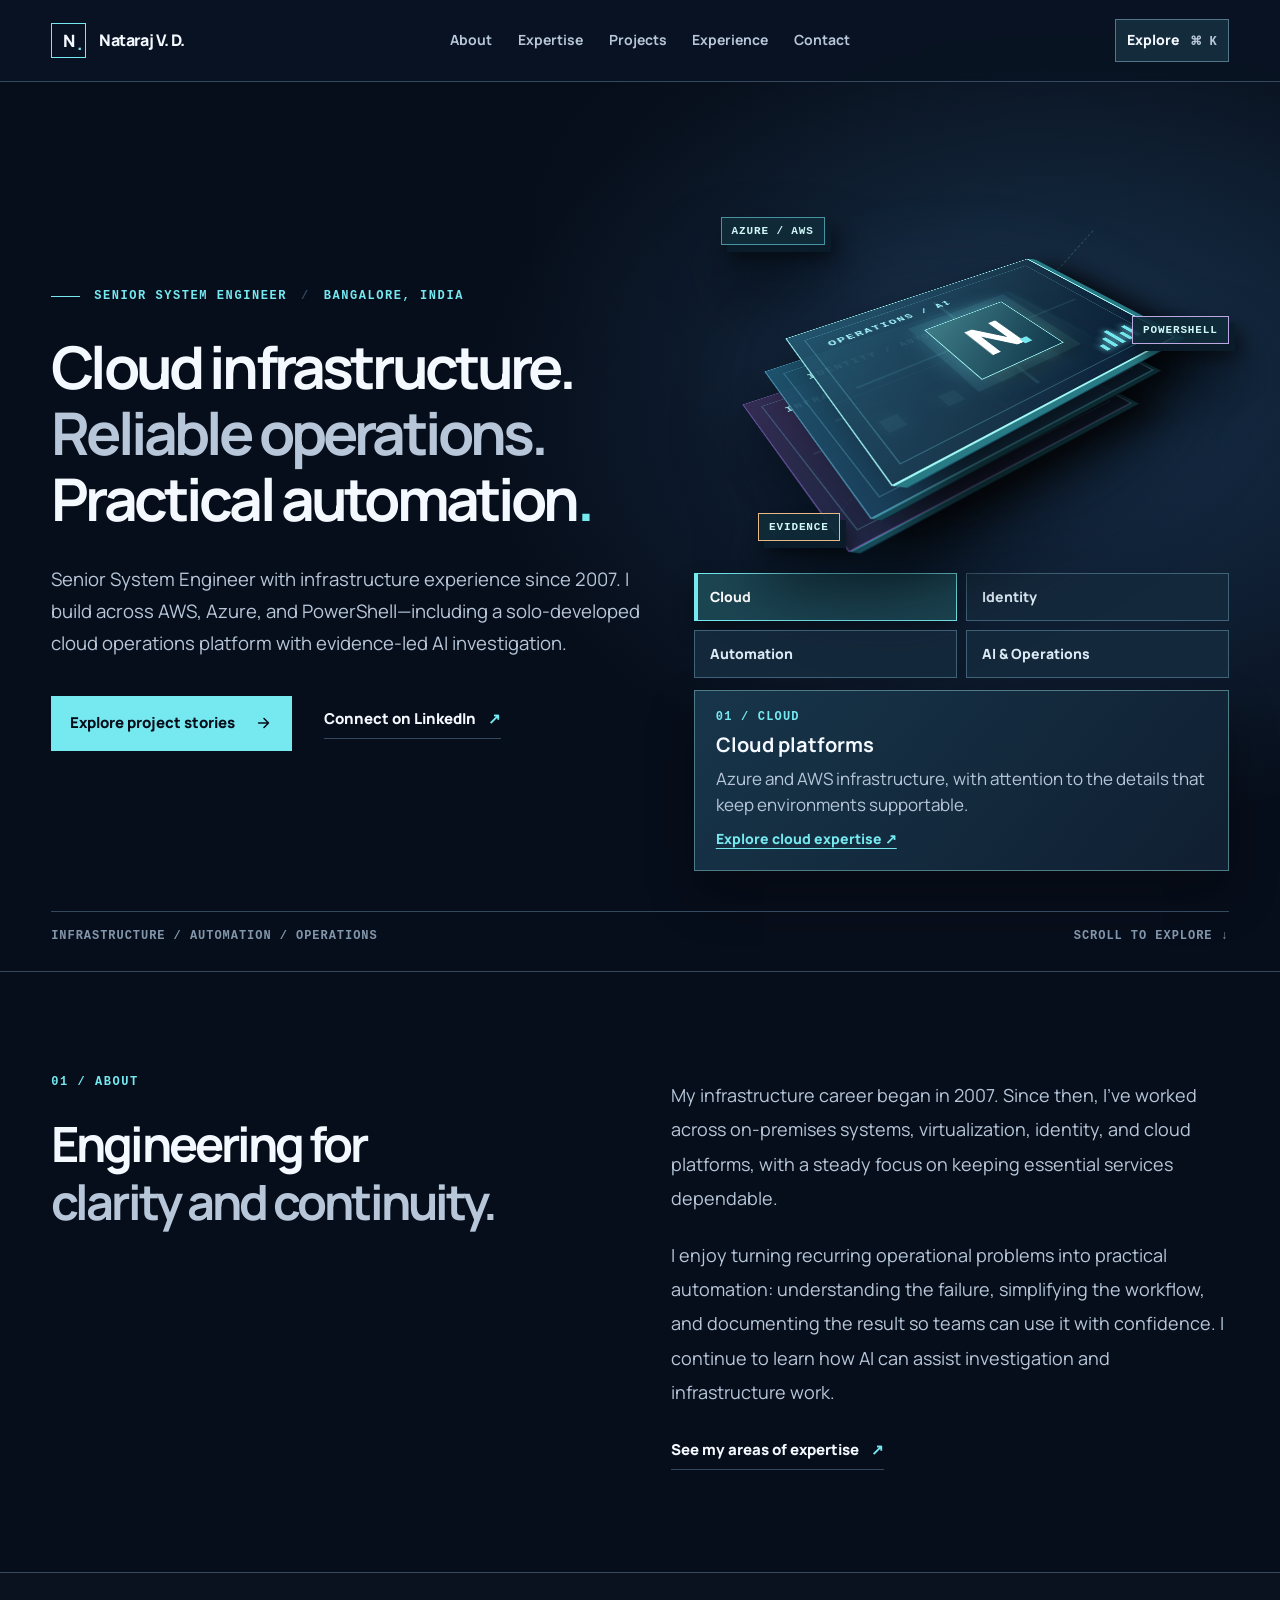
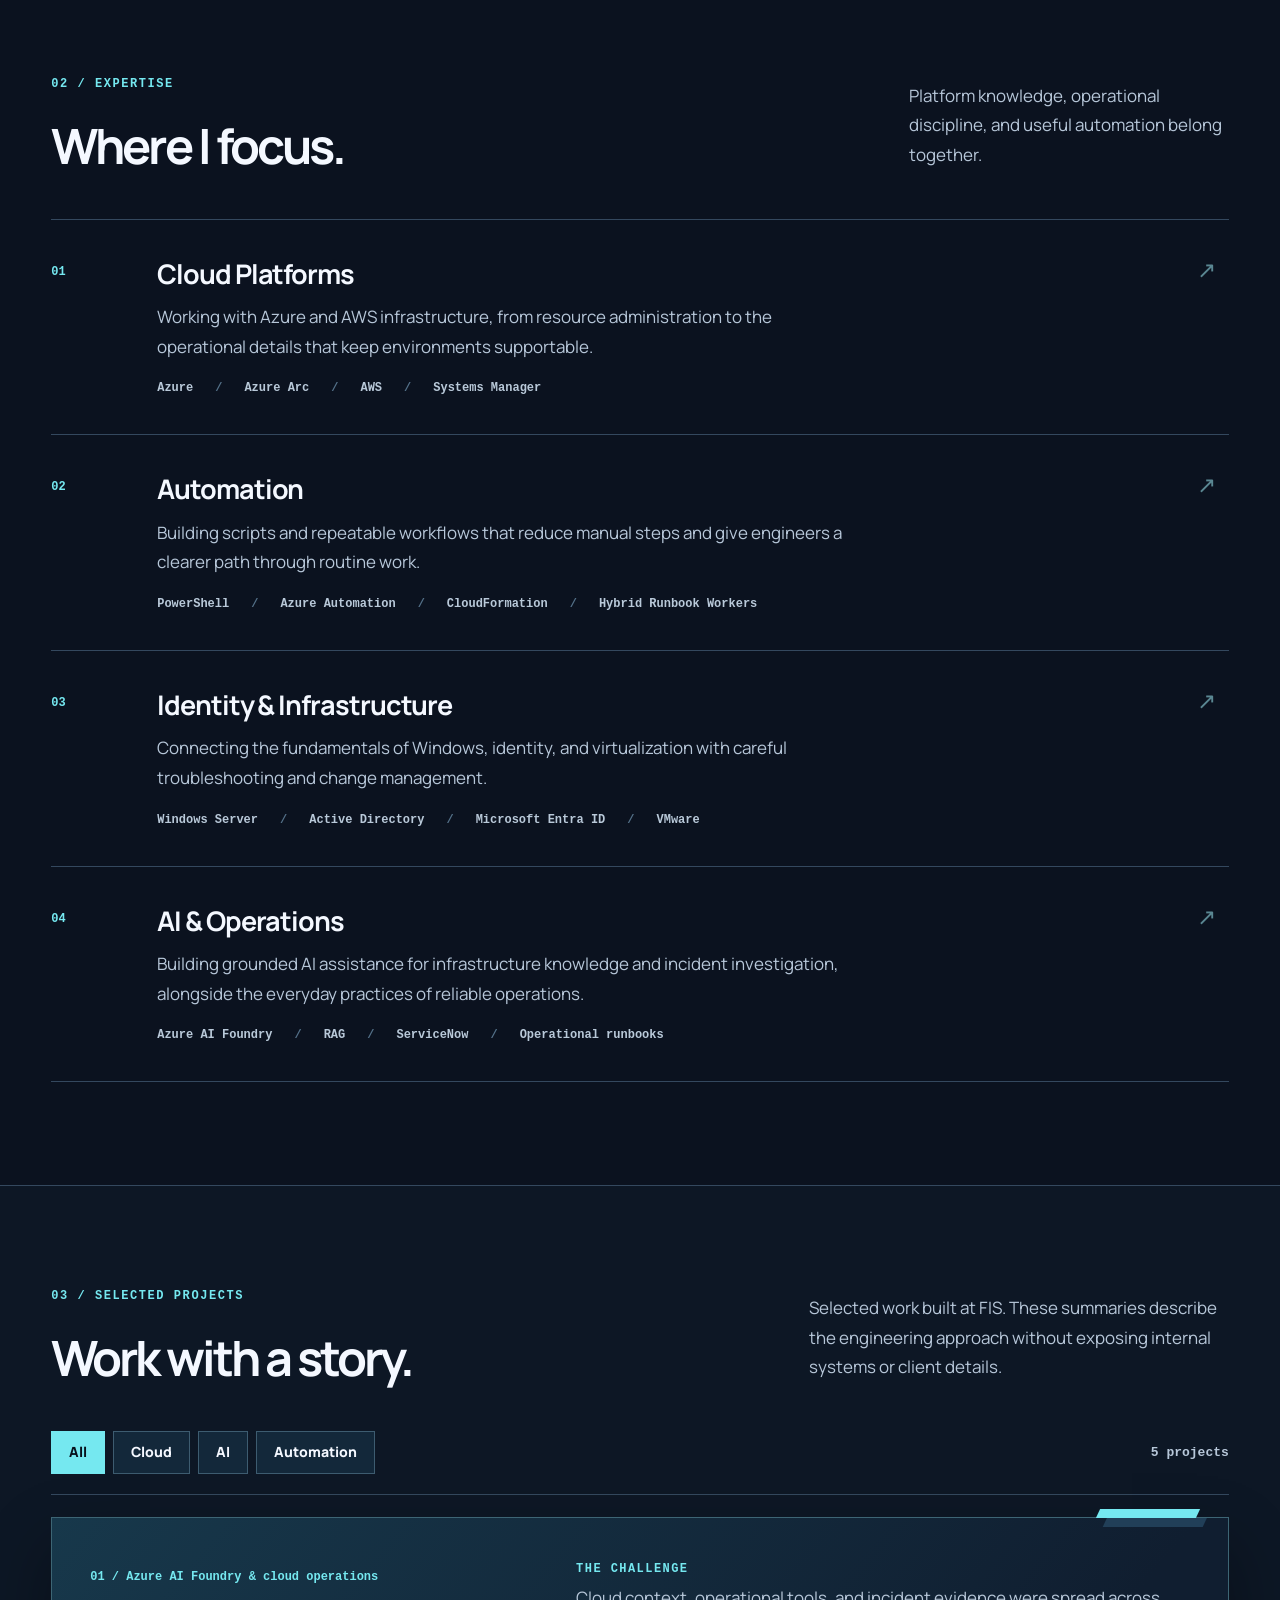
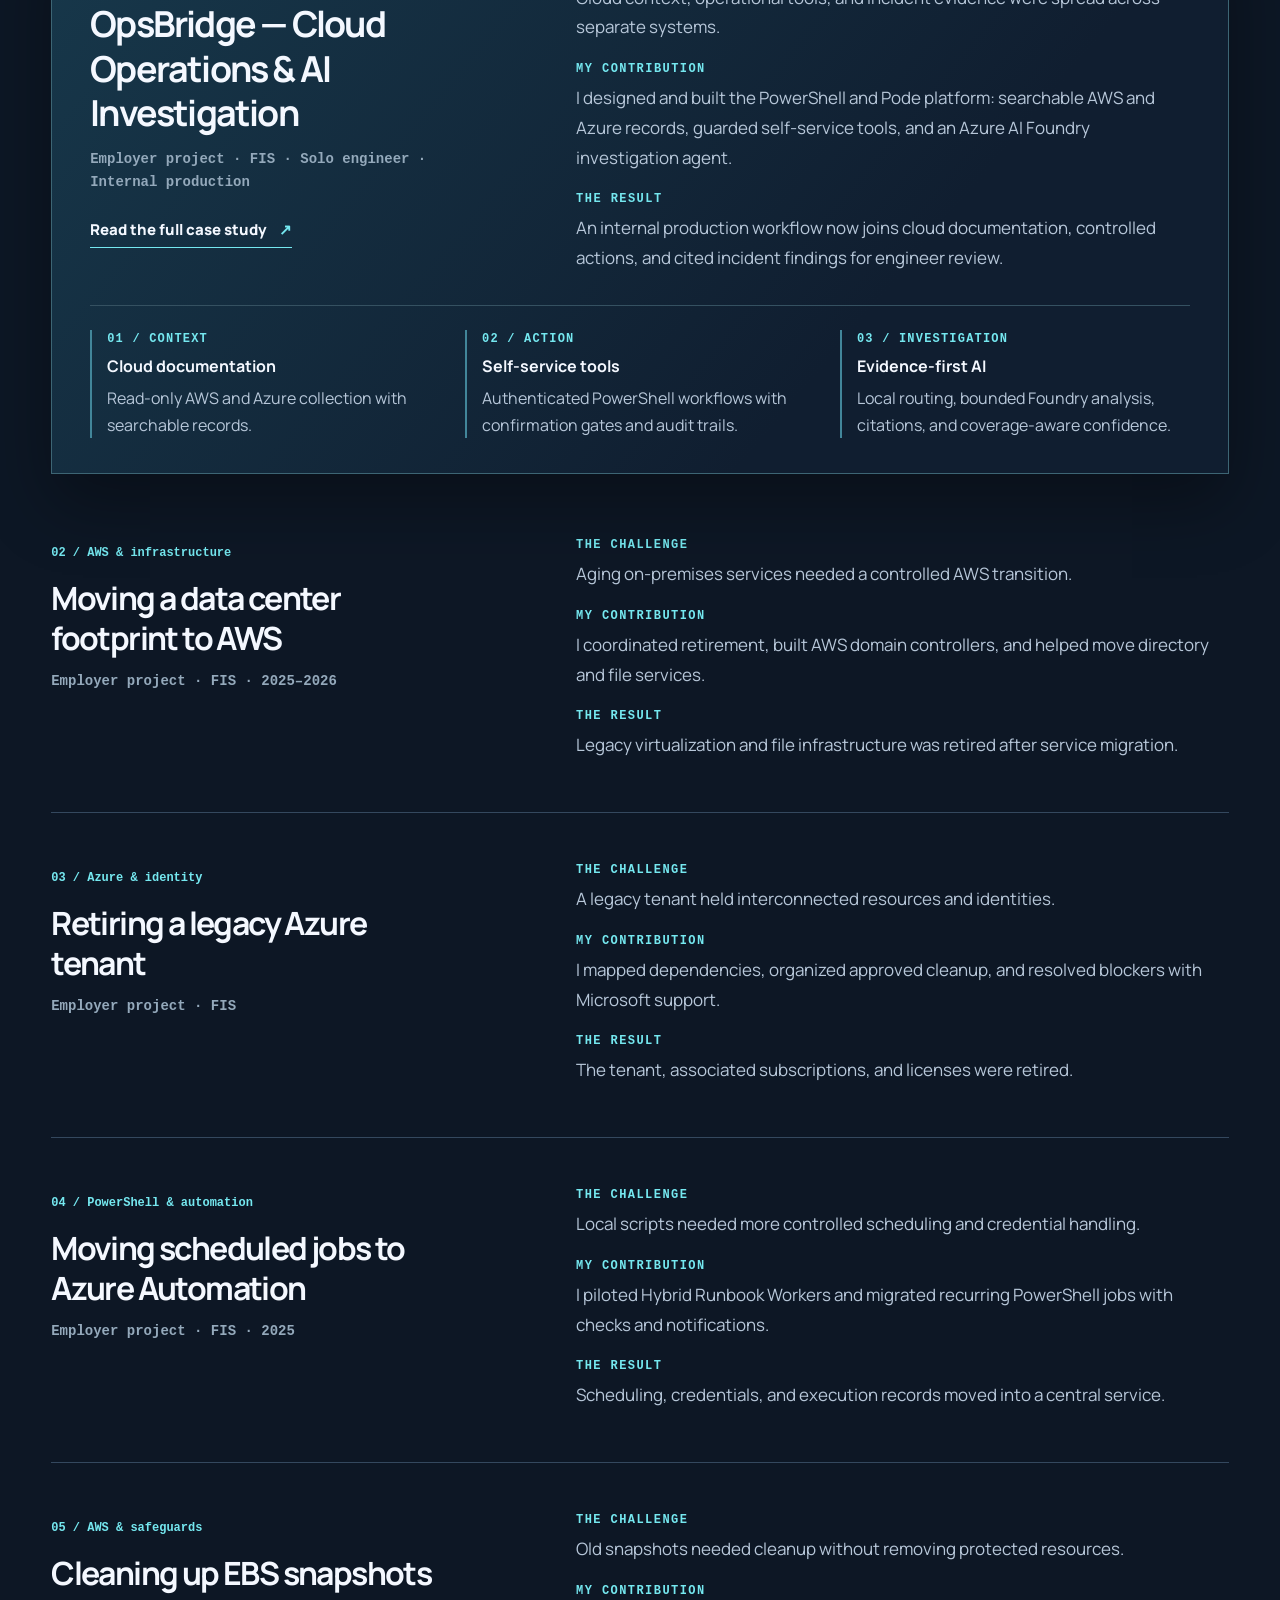
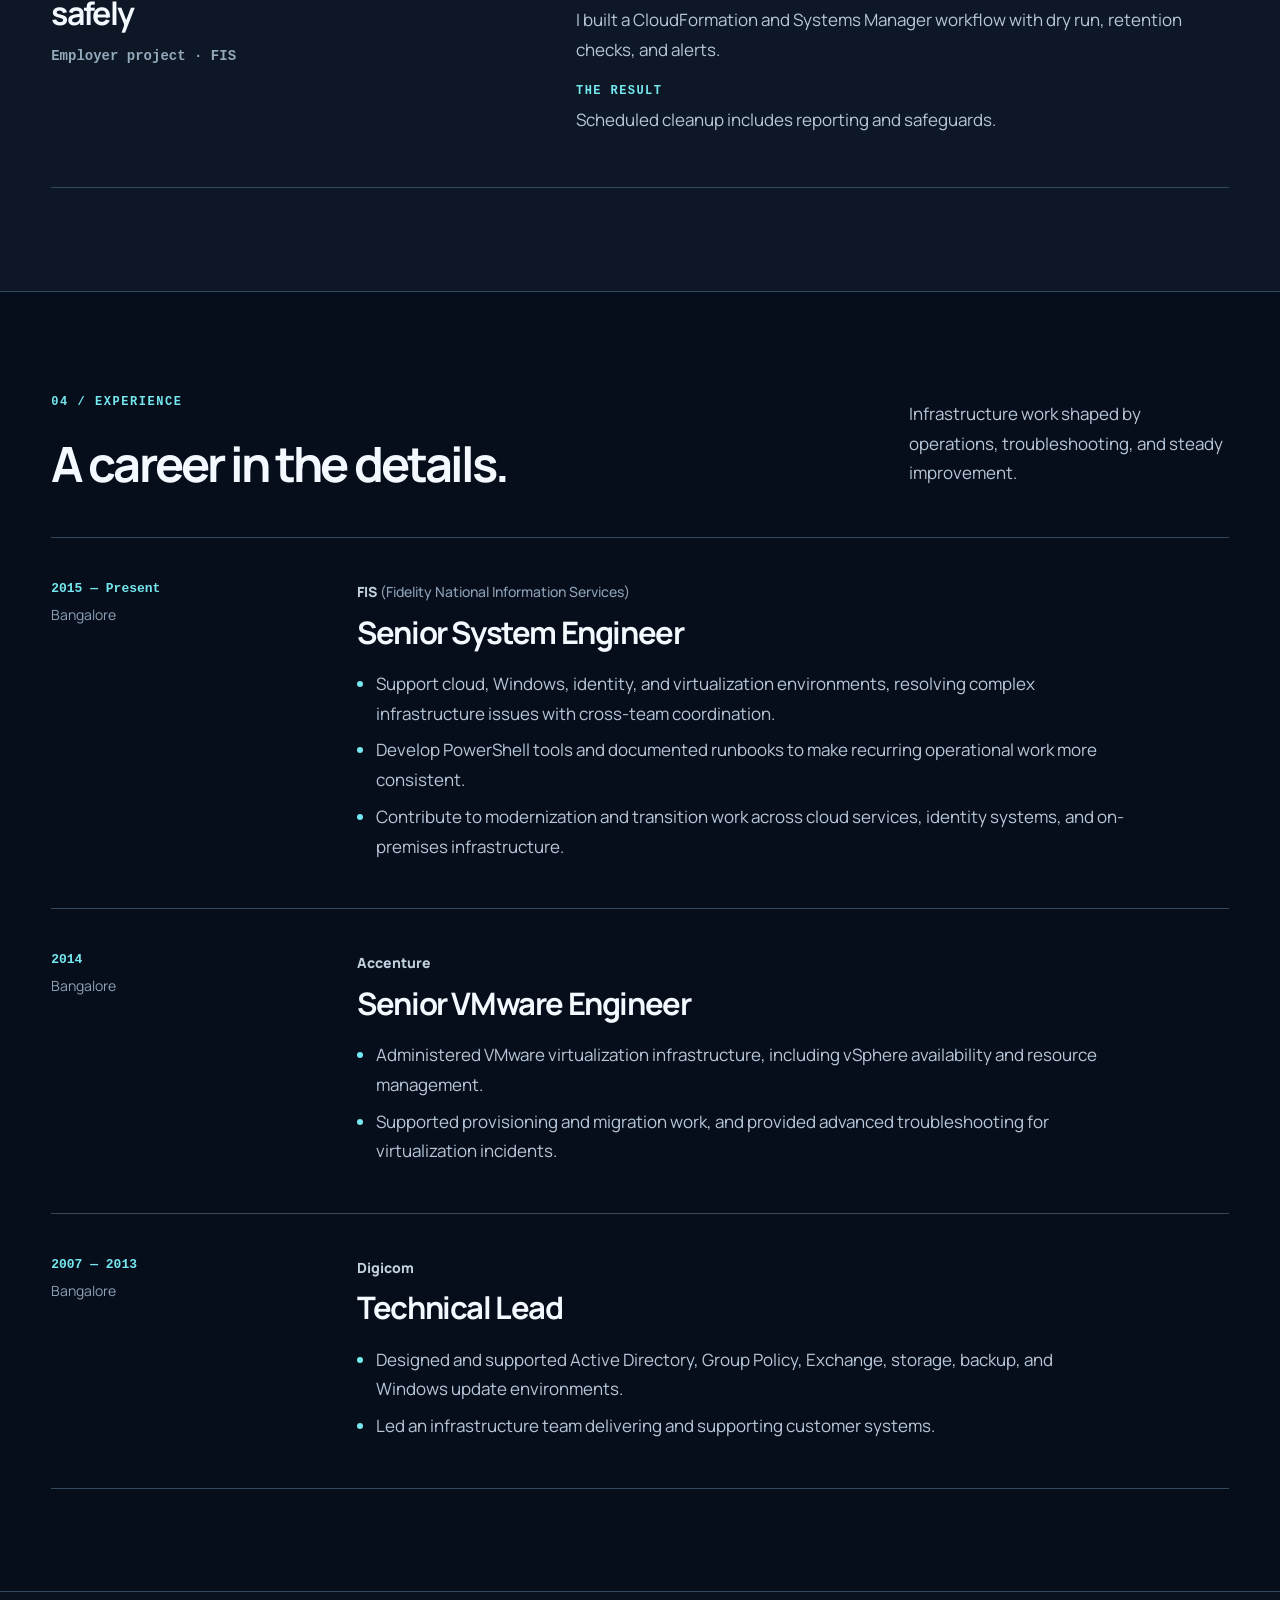
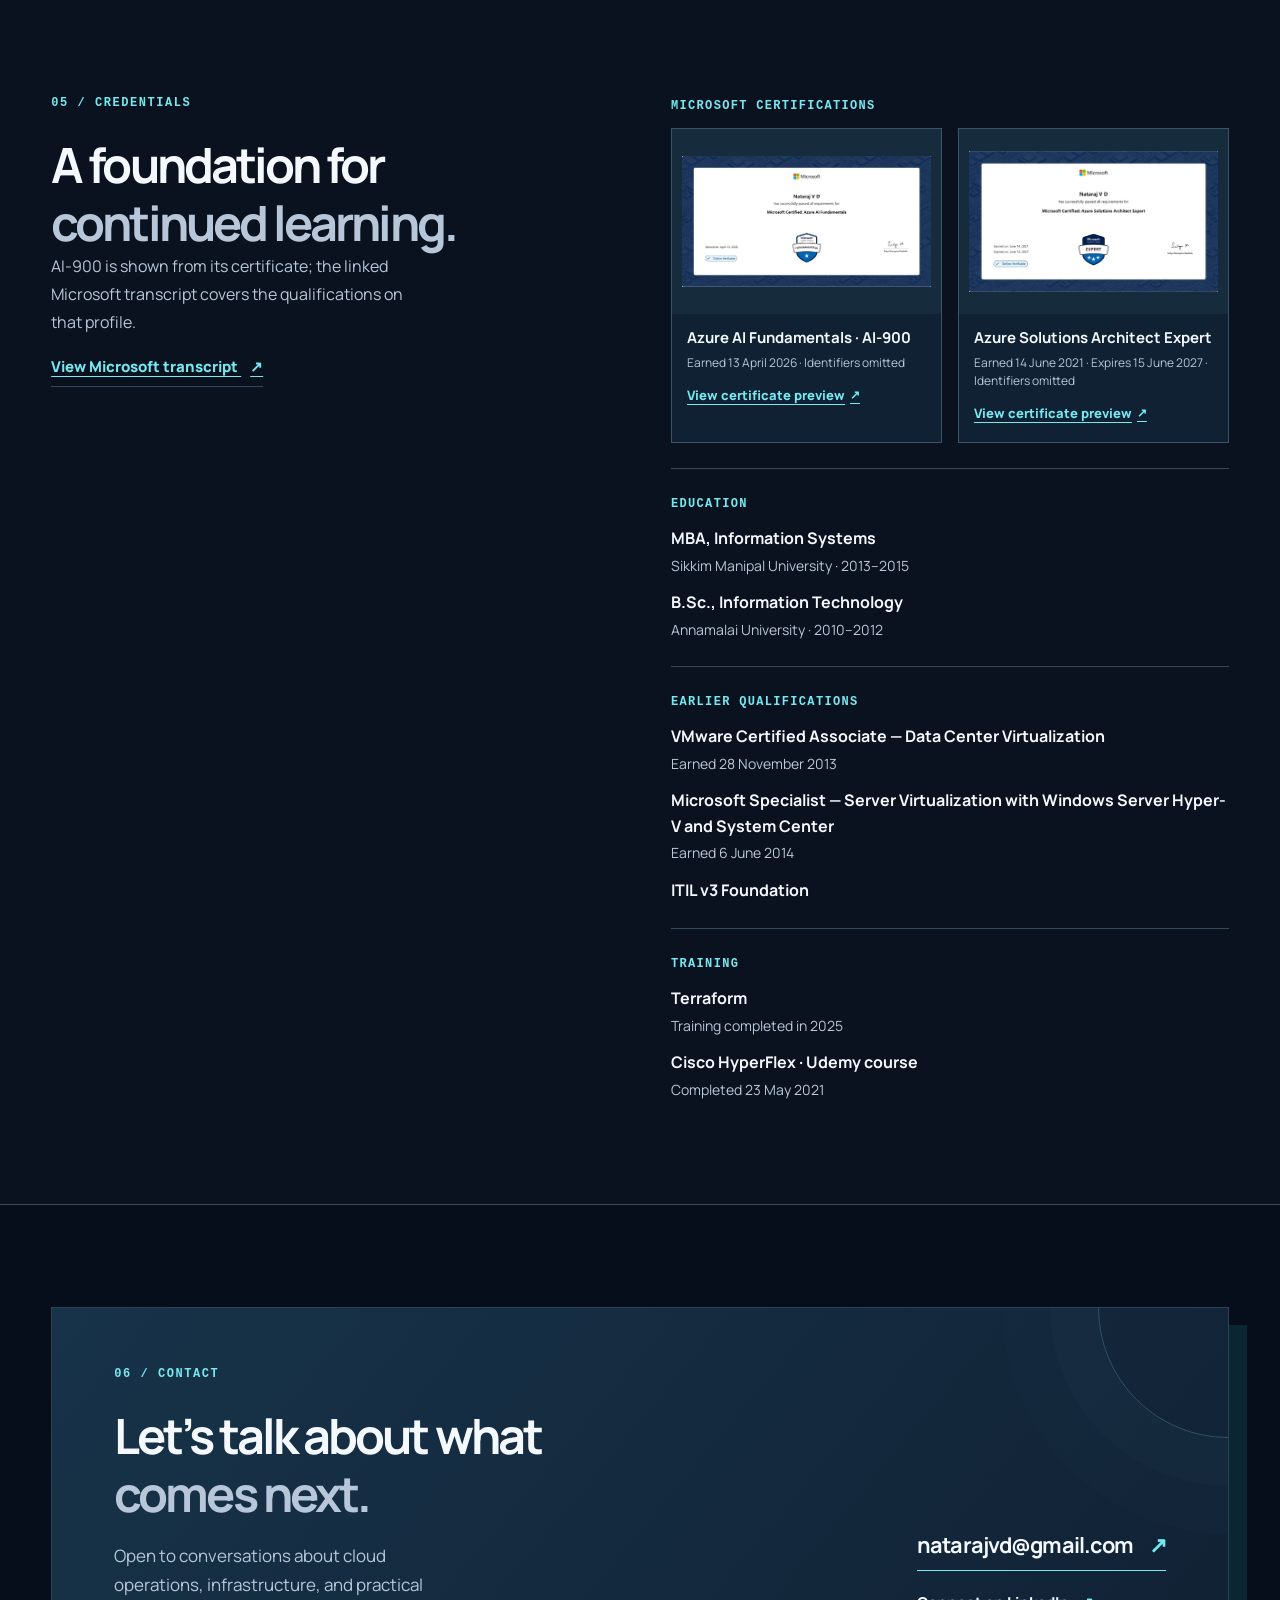
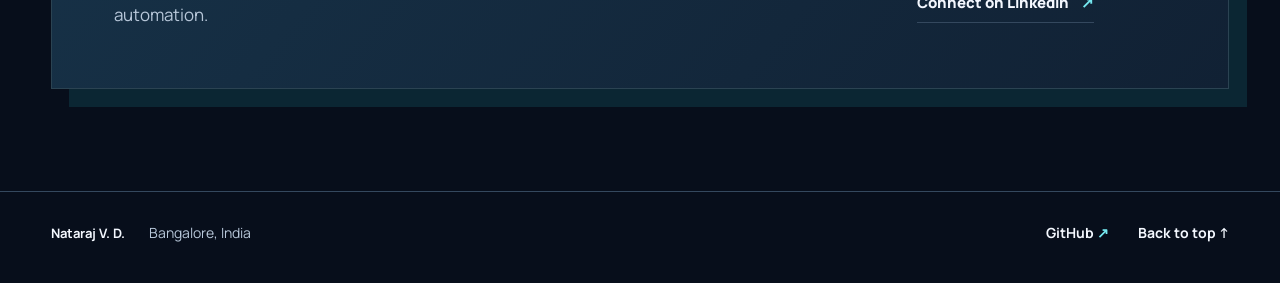
==== index.html @ fcc284cc "Publish reviewed career portfolio and OpsBridge case study" ====
<!doctype html>
<html lang="en">
<head>
  <meta charset="utf-8">
  <meta name="viewport" content="width=device-width, initial-scale=1">
  <meta name="theme-color" content="#080D17">
  <meta name="description" content="Nataraj V. D. is a Senior System Engineer in Bangalore. Explore cloud operations, Azure AI Foundry, identity, and automation project stories.">
  <link rel="canonical" href="https://natarajvd.github.io/">
  <link rel="icon" type="image/svg+xml" href="assets/images/favicon.svg">
  <link rel="preload" href="assets/fonts/Manrope-variable.woff2" as="font" type="font/woff2" crossorigin>
  <link rel="stylesheet" href="assets/css/styles.css">
  <link rel="stylesheet" href="assets/css/modern.css">
  <meta property="og:type" content="profile">
  <meta property="og:title" content="Nataraj V. D. — Senior System Engineer">
  <meta property="og:description" content="Cloud infrastructure. Reliable operations. Practical automation.">
  <meta property="og:url" content="https://natarajvd.github.io/">
  <meta property="og:image" content="https://natarajvd.github.io/assets/images/social-preview.png">
  <meta property="og:image:width" content="1200">
  <meta property="og:image:height" content="630">
  <meta property="og:image:alt" content="Nataraj V. D. — cloud infrastructure, reliable operations, practical automation">
  <meta name="twitter:card" content="summary_large_image">
  <title>Nataraj V. D. — Senior System Engineer</title>
  <script type="application/ld+json">{"@context":"https://schema.org","@type":"Person","name":"Nataraj V. D.","jobTitle":"Senior System Engineer","address":{"@type":"PostalAddress","addressLocality":"Bangalore","addressCountry":"IN"},"email":"mailto:natarajvd@gmail.com","url":"https://natarajvd.github.io/","sameAs":["https://www.linkedin.com/in/nataraj-v-d-74077b38/","https://github.com/Natarajvd"]}</script>
  <script src="assets/js/main.js" defer></script>
</head>
<body id="top">
  <a class="skip-link" href="#main">Skip to content</a>
  <header class="site-header">
    <div class="container header-inner">
      <a class="brand" href="#top"><span class="brand-mark" aria-hidden="true">N<span class="brand-dot">.</span></span><span class="brand-name">Nataraj V. D.</span></a>
      <nav class="site-nav" id="site-nav" aria-label="Main navigation">
        <a href="#about">About</a><a href="#expertise">Expertise</a><a href="#projects">Projects</a><a href="#experience">Experience</a><a href="#contact">Contact</a>
      </nav>
      <button class="explore-trigger" type="button" hidden aria-keyshortcuts="Control+K Meta+K">Explore <kbd>⌘ K</kbd></button>
      <button class="menu-toggle" type="button" aria-controls="site-nav" aria-expanded="false" aria-label="Open menu"><span></span><span></span><span></span></button>
    </div>
  </header>

  <main id="main">
    <section class="hero container" aria-labelledby="hero-title">
      <div class="hero-copy">
        <p class="eyebrow hero-eyebrow"><span class="eyebrow-line"></span> Senior System Engineer <span class="eyebrow-separator">/</span> Bangalore, India</p>
        <h1 id="hero-title">Cloud infrastructure.<br><span>Reliable operations.</span><br>Practical automation<span class="accent">.</span></h1>
        <p class="hero-lede">Senior System Engineer with infrastructure experience since 2007. I build across AWS, Azure, and PowerShell—including a solo-developed cloud operations platform with evidence-led AI investigation.</p>
        <div class="hero-actions">
          <a class="button button-primary" href="#projects">Explore project stories <svg viewBox="0 0 20 20" aria-hidden="true"><path d="M4 10h11m-5-5 5 5-5 5"/></svg></a>
          <a class="text-link" href="https://www.linkedin.com/in/nataraj-v-d-74077b38/" target="_blank" rel="noopener noreferrer">Connect on LinkedIn <span aria-hidden="true">↗</span></a>
        </div>
      </div>
      <div class="hero-visual">
        <div class="spatial-object" aria-hidden="true">
          <div class="spatial-halo"></div>
          <div class="spatial-grid"></div>
          <div class="spatial-plate plate-back"><span>INFRASTRUCTURE</span><i></i><i></i><i></i></div>
          <div class="spatial-plate plate-middle"><span>IDENTITY / AUTOMATION</span><div class="plate-circuits"><b></b><b></b><b></b><b></b></div></div>
          <div class="spatial-plate plate-front"><span>OPERATIONS / AI</span><div class="plate-symbol">N<span>.</span></div><div class="plate-signal"><i></i><i></i><i></i><i></i><i></i></div></div>
          <div class="spatial-satellite satellite-one">AZURE / AWS</div>
          <div class="spatial-satellite satellite-two">POWERSHELL</div>
          <div class="spatial-satellite satellite-three">EVIDENCE</div>
          <div class="spatial-axis"></div>
        </div>
        <div class="capability-nodes" role="group" aria-label="Explore areas of expertise"><button type="button" data-capability="cloud" aria-pressed="true">Cloud</button><button type="button" data-capability="identity" aria-pressed="false">Identity</button><button type="button" data-capability="automation" aria-pressed="false">Automation</button><button type="button" data-capability="ai" aria-pressed="false">AI &amp; Operations</button></div>
        <div class="capability-panel" aria-live="polite"><span class="panel-index">01 / CLOUD</span><strong id="capability-title">Cloud platforms</strong><p id="capability-description">Azure and AWS infrastructure, with attention to the details that keep environments supportable.</p><a id="capability-link" href="#expertise">Explore cloud expertise ↗</a></div>
      </div>
      <div class="hero-bottom" aria-hidden="true"><span>Infrastructure / automation / operations</span><span>Scroll to explore ↓</span></div>
    </section>

    <section class="section section-about" id="about" aria-labelledby="about-title">
      <div class="container section-grid">
        <div class="section-intro"><p class="section-number">01 / About</p><h2 id="about-title">Engineering for<br><em>clarity and continuity.</em></h2></div>
        <div class="section-content about-copy"><p>My infrastructure career began in 2007. Since then, I’ve worked across on-premises systems, virtualization, identity, and cloud platforms, with a steady focus on keeping essential services dependable.</p><p>I enjoy turning recurring operational problems into practical automation: understanding the failure, simplifying the workflow, and documenting the result so teams can use it with confidence. I continue to learn how AI can assist investigation and infrastructure work.</p><a class="inline-link" href="#expertise">See my areas of expertise <span aria-hidden="true">↗</span></a></div>
      </div>
    </section>

    <section class="section section-expertise" id="expertise" aria-labelledby="expertise-title">
      <div class="container">
        <div class="section-heading"><div><p class="section-number">02 / Expertise</p><h2 id="expertise-title">Where I focus.</h2></div><p>Platform knowledge, operational discipline, and useful automation belong together.</p></div>
        <div class="expertise-list">
          <article class="expertise-item"><span class="item-index">01</span><div><h3>Cloud Platforms</h3><p>Working with Azure and AWS infrastructure, from resource administration to the operational details that keep environments supportable.</p><ul class="tech-list" aria-label="Selected technologies"><li>Azure</li><li>Azure Arc</li><li>AWS</li><li>Systems Manager</li></ul></div><span class="item-glyph" aria-hidden="true">↗</span></article>
          <article class="expertise-item"><span class="item-index">02</span><div><h3>Automation</h3><p>Building scripts and repeatable workflows that reduce manual steps and give engineers a clearer path through routine work.</p><ul class="tech-list" aria-label="Selected technologies"><li>PowerShell</li><li>Azure Automation</li><li>CloudFormation</li><li>Hybrid Runbook Workers</li></ul></div><span class="item-glyph" aria-hidden="true">↗</span></article>
          <article class="expertise-item"><span class="item-index">03</span><div><h3>Identity &amp; Infrastructure</h3><p>Connecting the fundamentals of Windows, identity, and virtualization with careful troubleshooting and change management.</p><ul class="tech-list" aria-label="Selected technologies"><li>Windows Server</li><li>Active Directory</li><li>Microsoft Entra ID</li><li>VMware</li></ul></div><span class="item-glyph" aria-hidden="true">↗</span></article>
          <article class="expertise-item"><span class="item-index">04</span><div><h3>AI &amp; Operations</h3><p>Building grounded AI assistance for infrastructure knowledge and incident investigation, alongside the everyday practices of reliable operations.</p><ul class="tech-list" aria-label="Selected technologies"><li>Azure AI Foundry</li><li>RAG</li><li>ServiceNow</li><li>Operational runbooks</li></ul></div><span class="item-glyph" aria-hidden="true">↗</span></article>
        </div>
      </div>
    </section>

    <section class="section section-projects" id="projects" aria-labelledby="projects-title">
      <div class="container">
        <div class="section-heading"><div><p class="section-number">03 / Selected projects</p><h2 id="projects-title">Work with a story.</h2></div><p>Selected work built at FIS. These summaries describe the engineering approach without exposing internal systems or client details.</p></div>
        <div class="project-toolbar" hidden><div class="project-filters" role="group" aria-label="Filter project stories"><button type="button" data-filter="all" aria-pressed="true">All</button><button type="button" data-filter="cloud" aria-pressed="false">Cloud</button><button type="button" data-filter="ai" aria-pressed="false">AI</button><button type="button" data-filter="automation" aria-pressed="false">Automation</button></div><p class="project-count" role="status" aria-live="polite">5 projects</p></div>
        <div class="project-stories">
          <article class="project-story project-story-featured" id="cloudops-platform" data-categories="cloud ai automation"><div class="project-side"><span class="item-index">01 / Azure AI Foundry &amp; cloud operations</span><h3>OpsBridge — Cloud Operations &amp; AI Investigation</h3><p class="project-context">Employer project · FIS · Solo engineer · Internal production</p><a class="case-link" href="projects/cloudops-platform/">Read the full case study <span aria-hidden="true">↗</span></a></div><div class="project-narrative"><p><strong>The challenge</strong>Cloud context, operational tools, and incident evidence were spread across separate systems.</p><p><strong>My contribution</strong>I designed and built the PowerShell and Pode platform: searchable AWS and Azure records, guarded self-service tools, and an Azure AI Foundry investigation agent.</p><p><strong>The result</strong>An internal production workflow now joins cloud documentation, controlled actions, and cited incident findings for engineer review.</p></div><div class="platform-pillars" role="group" aria-label="Platform capabilities"><div><span>01 / Context</span><strong>Cloud documentation</strong><p>Read-only AWS and Azure collection with searchable records.</p></div><div><span>02 / Action</span><strong>Self-service tools</strong><p>Authenticated PowerShell workflows with confirmation gates and audit trails.</p></div><div><span>03 / Investigation</span><strong>Evidence-first AI</strong><p>Local routing, bounded Foundry analysis, citations, and coverage-aware confidence.</p></div></div></article>
          <article class="project-story" id="aws-data-center" data-categories="cloud"><div class="project-side"><span class="item-index">02 / AWS &amp; infrastructure</span><h3>Moving a data center footprint to AWS</h3><p class="project-context">Employer project · FIS · 2025–2026</p></div><div class="project-narrative"><p><strong>The challenge</strong>Aging on-premises services needed a controlled AWS transition.</p><p><strong>My contribution</strong>I coordinated retirement, built AWS domain controllers, and helped move directory and file services.</p><p><strong>The result</strong>Legacy virtualization and file infrastructure was retired after service migration.</p></div></article>
          <article class="project-story" id="azure-tenant-retirement" data-categories="cloud"><div class="project-side"><span class="item-index">03 / Azure &amp; identity</span><h3>Retiring a legacy Azure tenant</h3><p class="project-context">Employer project · FIS</p></div><div class="project-narrative"><p><strong>The challenge</strong>A legacy tenant held interconnected resources and identities.</p><p><strong>My contribution</strong>I mapped dependencies, organized approved cleanup, and resolved blockers with Microsoft support.</p><p><strong>The result</strong>The tenant, associated subscriptions, and licenses were retired.</p></div></article>
          <article class="project-story" id="azure-automation-jobs" data-categories="automation"><div class="project-side"><span class="item-index">04 / PowerShell &amp; automation</span><h3>Moving scheduled jobs to Azure Automation</h3><p class="project-context">Employer project · FIS · 2025</p></div><div class="project-narrative"><p><strong>The challenge</strong>Local scripts needed more controlled scheduling and credential handling.</p><p><strong>My contribution</strong>I piloted Hybrid Runbook Workers and migrated recurring PowerShell jobs with checks and notifications.</p><p><strong>The result</strong>Scheduling, credentials, and execution records moved into a central service.</p></div></article>
          <article class="project-story" id="ebs-snapshot-cleanup" data-categories="cloud automation"><div class="project-side"><span class="item-index">05 / AWS &amp; safeguards</span><h3>Cleaning up EBS snapshots safely</h3><p class="project-context">Employer project · FIS</p></div><div class="project-narrative"><p><strong>The challenge</strong>Old snapshots needed cleanup without removing protected resources.</p><p><strong>My contribution</strong>I built a CloudFormation and Systems Manager workflow with dry run, retention checks, and alerts.</p><p><strong>The result</strong>Scheduled cleanup includes reporting and safeguards.</p></div></article>
        </div>
      </div>
    </section>

    <section class="section section-experience" id="experience" aria-labelledby="experience-title">
      <div class="container">
        <div class="section-heading"><div><p class="section-number">04 / Experience</p><h2 id="experience-title">A career in the details.</h2></div><p>Infrastructure work shaped by operations, troubleshooting, and steady improvement.</p></div>
        <div class="timeline">
          <article class="role"><div class="role-meta"><span class="role-period">2015 — Present</span><span class="role-location">Bangalore</span></div><div class="role-body"><p class="role-company">FIS <span>(Fidelity National Information Services)</span></p><h3>Senior System Engineer</h3><ul><li>Support cloud, Windows, identity, and virtualization environments, resolving complex infrastructure issues with cross-team coordination.</li><li>Develop PowerShell tools and documented runbooks to make recurring operational work more consistent.</li><li>Contribute to modernization and transition work across cloud services, identity systems, and on-premises infrastructure.</li></ul></div></article>
          <article class="role"><div class="role-meta"><span class="role-period">2014</span><span class="role-location">Bangalore</span></div><div class="role-body"><p class="role-company">Accenture</p><h3>Senior VMware Engineer</h3><ul><li>Administered VMware virtualization infrastructure, including vSphere availability and resource management.</li><li>Supported provisioning and migration work, and provided advanced troubleshooting for virtualization incidents.</li></ul></div></article>
          <article class="role"><div class="role-meta"><span class="role-period">2007 — 2013</span><span class="role-location">Bangalore</span></div><div class="role-body"><p class="role-company">Digicom</p><h3>Technical Lead</h3><ul><li>Designed and supported Active Directory, Group Policy, Exchange, storage, backup, and Windows update environments.</li><li>Led an infrastructure team delivering and supporting customer systems.</li></ul></div></article>
        </div>
      </div>
    </section>

    <section class="section section-credentials" id="credentials" aria-labelledby="credentials-title">
      <div class="container section-grid">
        <div class="section-intro"><p class="section-number">05 / Credentials</p><h2 id="credentials-title">A foundation for<br><em>continued learning.</em></h2><p class="credential-note">AI-900 is shown from its certificate; the linked Microsoft transcript covers the qualifications on that profile.</p><a class="inline-link" href="https://learn.microsoft.com/en-us/users/natarajvd-0562/transcript/7oqwt6nk904jzgv" target="_blank" rel="noopener noreferrer">View Microsoft transcript <span aria-hidden="true">↗</span></a></div>
        <div class="section-content credential-groups">
          <div class="credential-group"><h3>Microsoft certifications</h3><div class="certificate-grid">
            <figure class="certificate-preview"><img src="assets/images/certificates/azure-ai-fundamentals.jpg" alt="Sanitized preview of Microsoft Certified Azure AI Fundamentals certificate" width="1100" height="578" loading="lazy"><figcaption><strong>Azure AI Fundamentals · AI-900</strong><span>Earned 13 April 2026 · Identifiers omitted</span><a href="assets/images/certificates/azure-ai-fundamentals.jpg" target="_blank" rel="noopener noreferrer" aria-label="View certificate preview — Azure AI Fundamentals, opens in a new tab">View certificate preview <span aria-hidden="true">↗</span></a></figcaption></figure>
            <figure class="certificate-preview"><img src="assets/images/certificates/azure-solutions-architect.jpg" alt="Sanitized preview of Microsoft Certified Azure Solutions Architect Expert certificate" width="1100" height="623" loading="lazy"><figcaption><strong>Azure Solutions Architect Expert</strong><span>Earned 14 June 2021 · Expires 15 June 2027 · Identifiers omitted</span><a href="assets/images/certificates/azure-solutions-architect.jpg" target="_blank" rel="noopener noreferrer" aria-label="View certificate preview — Azure Solutions Architect Expert, opens in a new tab">View certificate preview <span aria-hidden="true">↗</span></a></figcaption></figure>
          </div></div>
          <div class="credential-group"><h3>Education</h3><p><strong>MBA, Information Systems</strong><span>Sikkim Manipal University · 2013–2015</span></p><p><strong>B.Sc., Information Technology</strong><span>Annamalai University · 2010–2012</span></p></div>
          <div class="credential-group"><h3>Earlier qualifications</h3><p><strong>VMware Certified Associate — Data Center Virtualization</strong><span>Earned 28 November 2013</span></p><p><strong>Microsoft Specialist — Server Virtualization with Windows Server Hyper-V and System Center</strong><span>Earned 6 June 2014</span></p><p><strong>ITIL v3 Foundation</strong></p></div>
          <div class="credential-group"><h3>Training</h3><p><strong>Terraform</strong><span>Training completed in 2025</span></p><p><strong>Cisco HyperFlex · Udemy course</strong><span>Completed 23 May 2021</span></p></div>
        </div>
      </div>
    </section>

    <section class="section section-contact" id="contact" aria-labelledby="contact-title">
      <div class="container contact-panel"><div><p class="section-number">06 / Contact</p><h2 id="contact-title">Let’s talk about what<br><em>comes next.</em></h2><p>Open to conversations about cloud operations, infrastructure, and practical automation.</p></div><div class="contact-actions"><a class="contact-email" href="mailto:natarajvd@gmail.com">natarajvd@gmail.com <span aria-hidden="true">↗</span></a><a class="inline-link" href="https://www.linkedin.com/in/nataraj-v-d-74077b38/" target="_blank" rel="noopener noreferrer">Connect on LinkedIn <span aria-hidden="true">↗</span></a></div></div>
    </section>
  </main>

  <footer class="site-footer"><div class="container footer-inner"><div><strong>Nataraj V. D.</strong><span>Bangalore, India</span></div><div class="footer-links"><a href="https://github.com/Natarajvd" target="_blank" rel="noopener noreferrer">GitHub <span aria-hidden="true">↗</span></a><a href="#top">Back to top ↑</a></div></div></footer>
  <dialog class="explore-dialog" aria-labelledby="explore-title"><div class="dialog-header"><div><span class="section-number">Quick navigation</span><h2 id="explore-title">Explore the portfolio</h2></div><button class="dialog-close" type="button" aria-label="Close explore dialog">✕</button></div><label for="explore-search">Find a section or project</label><input id="explore-search" type="search" autocomplete="off" placeholder="Search projects, skills, experience…"><p class="search-hint">Use ↑ ↓ to choose, Enter to open, Esc to close</p><p class="visually-hidden explore-status" role="status" aria-live="polite"></p><div class="explore-results" id="explore-results"></div><p class="explore-empty" hidden>No matching sections or projects.</p></dialog>
</body>
</html>
---- assets/css/styles.css ----
@font-face{font-family:Manrope;src:url('../fonts/Manrope-variable.woff2') format('woff2');font-style:normal;font-weight:400 800;font-display:swap}
:root{color-scheme:dark;--bg:#080d17;--surface:#111b2b;--surface-2:#142235;--text:#f3f6fc;--muted:#a9b7cb;--accent:#65dceb;--border:#2b3a4e;--font:Manrope,Arial,sans-serif;--mono:ui-monospace,SFMono-Regular,Consolas,Liberation Mono,monospace;--container:1200px;--pad:48px;--header:82px;--ease:180ms ease}
*,*::before,*::after{box-sizing:border-box}
html{scroll-behavior:smooth;scroll-padding-top:calc(var(--header) + 24px)}
body{margin:0;background:var(--bg);color:var(--text);font-family:var(--font);-webkit-font-smoothing:antialiased;line-height:1.6}
body::before{content:"";position:absolute;inset:0 0 auto;height:760px;z-index:-1;pointer-events:none;background:radial-gradient(ellipse 50% 48% at 78% 30%,rgba(38,83,103,.12),transparent 75%)}
::selection{background:var(--accent);color:var(--bg)}
a{color:inherit;text-decoration:none}button{font:inherit}svg{display:block}h1,h2,h3,p,figure{margin:0}ul{margin:0;padding:0}
:focus-visible{outline:2px solid var(--accent);outline-offset:5px}
.container{width:min(100% - var(--pad)*2,var(--container));margin-inline:auto}
.skip-link{position:fixed;left:16px;top:-80px;z-index:100;padding:12px 18px;background:var(--accent);color:var(--bg);font-weight:800}.skip-link:focus{top:12px}
.site-header{height:var(--header);position:sticky;top:0;z-index:50;background:rgba(8,13,23,.96);border-bottom:1px solid var(--border)}
.header-inner{height:100%;display:flex;align-items:center;justify-content:space-between;gap:24px}
.brand{display:inline-flex;align-items:center;gap:13px;white-space:nowrap;font-size:15px;font-weight:800;letter-spacing:-.035em}
.brand-mark{display:grid;place-items:center;width:35px;height:35px;border:1px solid var(--accent);color:var(--text);font-size:17px;line-height:1}.brand-dot{color:var(--accent);position:absolute;transform:translate(11px,3px)}
.site-nav{display:flex;align-items:center;gap:clamp(24px,3vw,48px)}.site-nav a{color:var(--muted);font-size:13px;font-weight:700;transition:color var(--ease)}.site-nav a:hover,.site-nav a:focus-visible{color:var(--accent)}
.menu-toggle{display:none}
.hero{position:relative;min-height:680px;display:grid;grid-template-columns:minmax(0,1.2fr) minmax(0,.8fr);align-items:center;gap:18px;padding-block:86px 100px}
.hero-copy{position:relative;z-index:2}.eyebrow,.section-number{color:var(--accent);font:700 11px/1.4 var(--mono);letter-spacing:.13em;text-transform:uppercase}.hero-eyebrow{display:flex;align-items:center;gap:14px;margin-bottom:29px;white-space:nowrap}.eyebrow-line{width:29px;height:1px;background:var(--accent)}.eyebrow-separator{color:var(--border)}
h1{font-size:clamp(42px,4.4vw,65px);line-height:1.14;letter-spacing:-.07em;font-weight:700;white-space:nowrap}h1 span:not(.accent){color:var(--muted)}.accent{color:var(--accent)}
.hero-lede{max-width:610px;margin-top:31px;color:var(--muted);font-size:17px;line-height:1.85}.hero-actions{display:flex;align-items:center;gap:32px;margin-top:36px}.button{min-height:52px;display:inline-flex;align-items:center;justify-content:center;gap:20px;padding:12px 19px;font-size:12px;font-weight:800;transition:background var(--ease),transform var(--ease),color var(--ease)}.button:hover{transform:translateY(-2px)}.button-primary{background:var(--accent);color:var(--bg)}.button-primary:hover{background:#a5f2f6}.button svg{width:18px;height:18px;fill:none;stroke:currentColor;stroke-width:1.7;stroke-linecap:round;stroke-linejoin:round}.text-link,.inline-link{font-size:12px;font-weight:800;border-bottom:1px solid var(--border);padding-bottom:7px;transition:color var(--ease),border-color var(--ease)}.text-link:hover,.inline-link:hover{color:var(--accent);border-color:var(--accent)}.text-link span,.inline-link span{margin-left:9px;color:var(--accent)}
.hero-visual{justify-self:end;width:min(100%,480px);margin-right:-4px;animation:diagram-enter 550ms ease both}.focus-diagram{width:100%;height:auto;overflow:visible}.diagram-ring{fill:none;stroke:#26384b;stroke-width:1}.diagram-ring-inner{stroke:#1d3141;stroke-dasharray:3 8}.diagram-connection{fill:none;stroke:url(#line-glow);stroke-width:1.25}.diagram-connection.secondary{stroke:#254358;stroke-dasharray:3 6}.diagram-center-halo{fill:#102b3a;stroke:#275266;stroke-width:1}.diagram-center{fill:#123b49;stroke:var(--accent);stroke-width:1.5}.diagram-center-icon{fill:none;stroke:var(--accent);stroke-width:1.5}.diagram-node>circle:first-child{fill:#0a1724;stroke:#35566b;stroke-width:1.2}.diagram-node .node-core{fill:#0f2734;stroke:#3f7180;stroke-width:1}.diagram-node path{fill:none;stroke:var(--accent);stroke-width:1.5;stroke-linecap:round;stroke-linejoin:round}.diagram-node text{fill:#c4d1df;font:700 10px var(--mono);letter-spacing:1.2px}.diagram-tick{fill:var(--accent)}.hero-visual figcaption{display:flex;align-items:center;gap:11px;color:var(--muted);font:700 10px var(--mono);letter-spacing:.1em;text-transform:uppercase;margin:0 11px}.visual-caption-line{width:20px;height:1px;background:var(--accent)}.caption-index{margin-left:auto;color:#7c91a7}
.hero-bottom{position:absolute;bottom:28px;left:0;right:0;display:flex;justify-content:space-between;border-top:1px solid var(--border);padding-top:17px;color:#8296ab;font:600 10px var(--mono);letter-spacing:.08em;text-transform:uppercase}
.section{border-top:1px solid var(--border);padding-block:110px}.section-grid{display:grid;grid-template-columns:.95fr 1.05fr;gap:clamp(50px,9vw,140px)}.section-number{margin-bottom:24px}.section h2{font-size:clamp(34px,3.45vw,51px);line-height:1.2;letter-spacing:-.06em;font-weight:700}.section h2 em{font-style:normal;color:var(--muted)}.section-content{padding-top:4px}.about-copy p{color:var(--muted);font-size:17px;line-height:1.9}.about-copy p+p{margin-top:23px}.about-copy .inline-link{display:inline-block;margin-top:29px}
.section-expertise{background:#0b121f}.section-heading{display:flex;align-items:end;justify-content:space-between;gap:50px;margin-bottom:44px}.section-heading>p{max-width:320px;color:var(--muted);font-size:14px;line-height:1.75;padding-bottom:5px}.expertise-list{border-top:1px solid var(--border)}.expertise-item{display:grid;grid-template-columns:74px minmax(0,1fr) 32px;gap:32px;border-bottom:1px solid var(--border);padding:36px 0 39px}.item-index{font:700 11px var(--mono);color:var(--accent);padding-top:9px}.expertise-item h3{font-size:25px;letter-spacing:-.04em;line-height:1.3}.expertise-item p{max-width:690px;color:var(--muted);font-size:15px;line-height:1.8;margin-top:11px}.tech-list{display:flex;flex-wrap:wrap;gap:7px 22px;list-style:none;margin-top:20px}.tech-list li{font:600 11px var(--mono);color:#b9c9d9}.tech-list li+li::before{content:"/";color:#547189;margin-right:22px}.item-glyph{font-size:23px;color:#5a8792;line-height:1.2}
.section-projects{background:#0d1725}.section-projects .section-heading>p{max-width:420px}.project-stories{border-top:1px solid var(--border)}.project-story{display:grid;grid-template-columns:minmax(240px,.8fr) minmax(0,1.2fr);gap:clamp(36px,7vw,105px);padding:48px 0 52px;border-bottom:1px solid var(--border)}.project-side h3{max-width:390px;font-size:clamp(25px,2.4vw,34px);line-height:1.25;letter-spacing:-.05em;margin:15px 0 12px}.project-context{font:600 11px/1.6 var(--mono);color:#94a9bb}.project-narrative{display:grid;gap:18px;align-content:start}.project-narrative p{color:var(--muted);font-size:14px;line-height:1.75}.project-narrative strong{display:block;color:var(--accent);font:700 10px/1.5 var(--mono);letter-spacing:.12em;text-transform:uppercase;margin-bottom:5px}
.project-story-featured{background:linear-gradient(120deg,#132c3b 0%,#111b2b 64%);border:1px solid #3d6574;padding:42px 38px 35px;margin:22px 0 14px;gap:32px clamp(36px,6vw,90px)}.project-story-featured .project-side h3{font-size:clamp(29px,2.8vw,39px)}.platform-pillars{grid-column:1/-1;display:grid;grid-template-columns:repeat(3,minmax(0,1fr));gap:25px;border-top:1px solid #355161;padding-top:24px}.platform-pillars>div{border-left:2px solid #42869a;padding-left:15px}.platform-pillars span{display:block;font:700 10px/1.5 var(--mono);color:var(--accent);letter-spacing:.1em;text-transform:uppercase}.platform-pillars strong{display:block;font-size:15px;margin-top:6px}.platform-pillars p{color:var(--muted);font-size:12px;line-height:1.65;margin-top:6px}
.case-link{display:inline-flex;align-items:center;gap:12px;margin-top:25px;padding-bottom:5px;border-bottom:1px solid var(--accent);font-size:12px;font-weight:800;transition:color var(--ease),border-color var(--ease)}.case-link:hover{color:var(--accent)}.case-link span{color:var(--accent)}
.section-experience{padding-bottom:90px}.timeline{border-top:1px solid var(--border)}.role{display:grid;grid-template-columns:270px 1fr;gap:36px;border-bottom:1px solid var(--border);padding:43px 0 47px}.role-meta{display:flex;flex-direction:column;gap:8px}.role-period{font:700 13px var(--mono);color:var(--accent)}.role-location{font-size:12px;color:#8da0b5}.role-company{font-size:13px;font-weight:800;color:#c2d1df}.role-company span{font-weight:500;color:#8da0b5}.role h3{font-size:29px;line-height:1.3;letter-spacing:-.045em;margin:8px 0 17px}.role ul{padding-left:19px;max-width:770px;color:var(--muted);font-size:14px;line-height:1.85}.role li+li{margin-top:7px}.role li::marker{color:var(--accent)}
.section-credentials{background:#0b121f}.credential-groups{display:grid;gap:28px}.credential-group{padding-bottom:25px;border-bottom:1px solid var(--border)}.credential-group:last-child{padding-bottom:0;border:0}.credential-group h3{font:700 11px var(--mono);letter-spacing:.11em;text-transform:uppercase;color:var(--accent);margin-bottom:15px}.credential-group p+p{margin-top:13px}.credential-group strong,.credential-group span{display:block}.credential-group strong{font-size:14px;font-weight:700}.credential-group span{color:var(--muted);font-size:12px;margin-top:3px}
.credential-feature{display:flex;align-items:center;gap:23px;padding:18px;background:var(--surface);border:1px solid var(--border)}.credential-feature img{width:106px;height:106px;object-fit:contain;flex:none}.credential-feature .credential-code{font:700 11px var(--mono);letter-spacing:.13em;color:var(--accent);margin:0 0 7px}.credential-feature strong{font-size:17px;line-height:1.4}.credential-feature span:last-child{margin-top:7px}
.section-contact{padding-block:100px}.contact-panel{display:flex;align-items:end;justify-content:space-between;gap:40px;padding:58px 62px;background:var(--surface);border:1px solid #2b4352;position:relative;overflow:hidden}.contact-panel::before{content:"";width:260px;height:260px;position:absolute;right:-130px;top:-130px;border:1px solid #2f5362;border-radius:50%;box-shadow:0 0 0 48px rgba(47,83,98,.07),0 0 0 96px rgba(47,83,98,.04);pointer-events:none}.contact-panel>div{position:relative}.contact-panel p:not(.section-number){color:var(--muted);font-size:14px;margin-top:17px;max-width:360px;line-height:1.7}.contact-actions{display:flex;flex-direction:column;align-items:flex-start;gap:20px;padding-bottom:7px}.contact-email{font-size:clamp(15px,1.5vw,20px);font-weight:700;white-space:nowrap;letter-spacing:-.04em;border-bottom:1px solid var(--accent);padding-bottom:7px;transition:color var(--ease)}.contact-email:hover{color:var(--accent)}.contact-email span{color:var(--accent);margin-left:12px}
.site-footer{border-top:1px solid var(--border);padding:30px 0 38px}.footer-inner{display:flex;justify-content:space-between;align-items:center;gap:30px}.footer-inner>div:first-child{display:flex;align-items:center;gap:24px}.footer-inner strong{font-size:13px}.footer-inner span{font-size:12px;color:var(--muted)}.footer-links{display:flex;gap:29px}.footer-links a{font-size:12px;font-weight:700;transition:color var(--ease)}.footer-links a:hover{color:var(--accent)}.footer-links span{color:var(--accent)}
.not-found{min-height:calc(100vh - var(--header) - 130px);display:grid;align-content:center;max-width:750px;padding-block:80px}.not-found .section-number{margin-bottom:20px}.not-found h1{font-size:clamp(48px,8vw,94px);white-space:normal}.not-found p:not(.section-number){font-size:17px;color:var(--muted);margin:24px 0 32px}.not-found .button{justify-self:start}
@keyframes diagram-enter{from{opacity:0;transform:translateY(12px)}to{opacity:1;transform:translateY(0)}}
@media(max-width:1100px){.hero{grid-template-columns:1.15fr .85fr;min-height:620px}.hero h1{font-size:clamp(37px,4.3vw,52px)}.diagram-node text{font-size:9px}.section-grid{gap:55px}.contact-panel{padding:48px}}
@media(max-width:820px){:root{--pad:30px;--header:72px}.hero{min-height:0;grid-template-columns:1fr;padding-top:75px;padding-bottom:94px}.hero h1{font-size:clamp(42px,7vw,62px)}.hero-visual{justify-self:center;max-width:440px;width:100%;margin:12px 0 0}.section-grid{grid-template-columns:1fr;gap:35px}.section{padding-block:85px}.section-heading{align-items:start}.role{grid-template-columns:185px 1fr}.contact-panel{align-items:start;flex-direction:column;gap:35px}.hero-bottom{bottom:20px}}
@media(max-width:820px){.project-story{grid-template-columns:1fr;gap:22px;padding:38px 0}.project-side h3{max-width:580px}.project-narrative{gap:14px}}
@media(max-width:820px){.project-story-featured{padding:34px;margin:18px 0;gap:26px}.platform-pillars{grid-template-columns:1fr;gap:19px}}
@media(max-width:620px){:root{--pad:24px;--header:66px}.brand{font-size:14px}.brand-mark{width:32px;height:32px}.js .menu-toggle{display:flex;flex-direction:column;justify-content:center;gap:5px;width:44px;height:44px;padding:11px;background:transparent;border:1px solid var(--border);color:var(--text);cursor:pointer}.menu-toggle span{display:block;height:1.5px;width:100%;background:currentColor;transition:transform var(--ease),opacity var(--ease)}.menu-toggle[aria-expanded="true"] span:first-child{transform:translateY(6.5px) rotate(45deg)}.menu-toggle[aria-expanded="true"] span:nth-child(2){opacity:0}.menu-toggle[aria-expanded="true"] span:last-child{transform:translateY(-6.5px) rotate(-45deg)}.site-nav{position:absolute;left:0;right:0;top:var(--header);display:flex;flex-direction:column;align-items:stretch;gap:0;background:var(--surface);border-bottom:1px solid var(--border);padding:10px var(--pad) 18px;box-shadow:0 18px 30px rgba(0,0,0,.22)}.js .site-nav{display:none}.js .site-nav.is-open{display:flex}.site-nav a{padding:12px 0;font-size:15px}.hero{padding-top:64px;padding-bottom:91px;gap:12px}.hero-eyebrow{font-size:9px;gap:10px;margin-bottom:22px}.eyebrow-line{width:20px}.hero h1{font-size:clamp(35px,9.3vw,52px);white-space:normal;letter-spacing:-.065em}.hero-lede{font-size:15px;line-height:1.8;margin-top:22px}.hero-actions{align-items:flex-start;flex-direction:column;gap:22px;margin-top:27px}.hero-visual{max-width:350px;margin-top:18px}.hero-bottom{font-size:9px}.hero-bottom span:first-child{max-width:175px}.section{padding-block:72px}.section-number{margin-bottom:20px}.section h2{font-size:clamp(33px,8vw,42px)}.about-copy p{font-size:15px}.section-heading{display:block;margin-bottom:34px}.section-heading>p{margin-top:18px;font-size:13px}.expertise-item{grid-template-columns:34px minmax(0,1fr);gap:16px;padding:29px 0}.expertise-item h3{font-size:21px}.expertise-item p{font-size:13px}.item-glyph{display:none}.tech-list{gap:8px 14px}.tech-list li{font-size:10px}.tech-list li+li::before{margin-right:14px}.role{grid-template-columns:1fr;gap:12px;padding:33px 0 38px}.role-meta{flex-direction:row;gap:18px;align-items:baseline}.role h3{font-size:25px}.role ul{font-size:13px}.credential-group strong{font-size:13px}.contact-panel{padding:34px 25px;gap:27px}.contact-email{font-size:clamp(13px,4vw,18px)}.footer-inner,.footer-inner>div:first-child{align-items:flex-start;flex-direction:column;gap:8px}.footer-links{margin-top:15px}}
@media(max-width:400px){.hero-eyebrow{letter-spacing:.06em}.hero h1{font-size:32px}.hero-visual{max-width:315px}.diagram-node text{font-size:9px}.contact-email{font-size:13px}}
@media(max-width:620px){.project-story{padding:32px 0 36px}.project-side h3{font-size:24px}.project-narrative p{font-size:13px}.credential-feature{gap:15px;padding:14px}.credential-feature img{width:76px;height:76px}.credential-feature strong{font-size:14px}}
@media(max-width:620px){.project-story-featured{padding:27px 22px 29px}.project-story-featured .project-side h3{font-size:28px}.platform-pillars{gap:17px}.platform-pillars p{font-size:12px}}
@media(max-height:430px) and (orientation:landscape){.hero{padding-top:45px}.hero-visual{max-width:280px}.hero-bottom{position:static;grid-column:1/-1;margin-top:20px}.section{padding-block:65px}}
@media(prefers-reduced-motion:reduce){html{scroll-behavior:auto}*,*::before,*::after{animation-duration:.01ms!important;animation-iteration-count:1!important;transition-duration:.01ms!important}}
---- assets/css/modern.css ----
/* Modern spatial layer: shared typography, editorial surfaces, and usable controls. */
:root{--bg:#070e1b;--surface:#101e31;--surface-2:#14283c;--text:#f4f8ff;--muted:#b7c7d9;--accent:#75e8f0;--border:#34485e;--pad:clamp(24px,4vw,56px)}
body{background:radial-gradient(ellipse 70% 600px at 85% 5%,#172f4a 0%,transparent 68%),var(--bg);font-size:17px}
.site-header{background:#091423f2;backdrop-filter:blur(16px)}
.header-inner{gap:clamp(10px,2vw,28px)}
.brand{font-size:16px}.site-nav{gap:clamp(14px,2vw,32px)}.site-nav a{font-size:14px}
.explore-trigger{flex:none;border:1px solid #537589;background:#142b3b;color:var(--text);padding:9px 11px;font-size:14px;font-weight:800;cursor:pointer}
.explore-trigger:hover,.explore-trigger:focus-visible{border-color:var(--accent);color:var(--accent)}
.explore-trigger kbd{margin-left:7px;color:var(--muted);font:600 12px var(--mono)}
.hero{grid-template-columns:minmax(0,1.05fr) minmax(0,.95fr);gap:clamp(24px,4vw,68px);min-height:740px}
.hero-copy{min-width:0}.hero h1{font-size:clamp(43px,4.6vw,70px);line-height:1.12;letter-spacing:-.065em;white-space:normal}
.hero-lede{font-size:clamp(17px,1.45vw,20px);line-height:1.75}
.eyebrow,.section-number,.item-index{font-size:12px}
.button,.text-link,.inline-link,.case-link{font-size:15px}.button{min-height:55px}.hero-actions{flex-wrap:wrap}
.hero-visual{justify-self:stretch;width:100%;max-width:570px;margin:0;perspective:900px;animation:none}
.spatial-object{position:relative;height:410px;isolation:isolate;transform-style:preserve-3d;transition:transform .2s ease;filter:drop-shadow(0 35px 30px #020912ba)}
.spatial-halo{position:absolute;inset:8% 0 2%;border-radius:50%;background:radial-gradient(ellipse,#4acde526 0%,#4267a017 35%,transparent 70%);filter:blur(15px)}
.spatial-grid{position:absolute;inset:15% 18%;background:linear-gradient(#79dbea16 1px,transparent 1px),linear-gradient(90deg,#79dbea16 1px,transparent 1px);background-size:30px 30px;transform:perspective(450px) rotateX(62deg) rotateZ(-28deg);mask-image:radial-gradient(ellipse,#000 25%,transparent 72%)}
.spatial-plate{position:absolute;left:21%;top:16%;width:59%;height:55%;border:1px solid #79e4f0a8;background:linear-gradient(135deg,#254d64db,#0c253ac9 55%,#082034d9);transform:perspective(500px) rotateX(56deg) rotateZ(-36deg);box-shadow:1px 1px 0 #5dd6e27a,2px 2px 0 #164e5c,3px 3px 0 #164e5c,4px 4px 0 #164e5c,5px 5px 0 #164e5c,6px 6px 0 #0a283a,18px 25px 40px #000a;overflow:hidden}
.spatial-plate::before{content:'';position:absolute;inset:13px;border:1px solid #78dbec4b}
.spatial-plate::after{content:'';position:absolute;inset:24px;background:linear-gradient(90deg,transparent 49%,#79e4f063 50%,transparent 51%),linear-gradient(transparent 49%,#79e4f063 50%,transparent 51%);opacity:.4}
.spatial-plate>span:first-child{position:absolute;z-index:2;top:27px;left:30px;color:#a3f3fa;font:800 13px var(--mono);letter-spacing:.13em}
.plate-back{top:30%;left:16%;border-color:#a879ee88;background:linear-gradient(145deg,#443363b0,#142944d9)}.plate-back i{position:absolute;width:42px;height:42px;border:1px solid #b49df375;top:42%;left:22%}.plate-back i:nth-of-type(2){left:44%}.plate-back i:nth-of-type(3){left:66%}
.plate-middle{top:22%;left:20%;border-color:#6dc8eb9e;background:linear-gradient(145deg,#1e5671ed,#13324fe0)}.plate-circuits{position:absolute;inset:40% 10% 12%;display:flex;justify-content:space-around;align-items:center;border-top:1px solid #7adff1a8}.plate-circuits b{width:18px;height:18px;background:#77e6f0;box-shadow:0 0 18px #75e8f0}
.plate-front{top:14%;left:24%;background:linear-gradient(140deg,#245973ec,#173449ea 58%,#071a31);border-color:#a2f6f4;box-shadow:1px 1px 0 #a0f4f2,2px 2px 0 #287b85,3px 3px 0 #287b85,4px 4px 0 #287b85,5px 5px 0 #287b85,6px 6px 0 #287b85,7px 7px 0 #287b85,8px 8px 0 #145066,20px 30px 46px #000c}
.plate-symbol{position:absolute;z-index:3;left:38%;top:30%;width:100px;height:100px;display:grid;place-items:center;background:linear-gradient(145deg,#3f7d87,#10374b);border:1px solid #a2f6f4;box-shadow:0 0 0 12px #75e8f015,0 0 35px #75e8f075,9px 15px 17px #0008;color:#fff;font-size:67px;font-weight:800;line-height:1}.plate-symbol span{position:absolute;right:16px;bottom:12px;color:var(--accent)}
.plate-signal{position:absolute;right:22px;bottom:22px;display:flex;gap:6px;align-items:end}.plate-signal i{width:5px;height:10px;background:var(--accent);box-shadow:0 0 8px #75e8f0}.plate-signal i:nth-child(2){height:17px}.plate-signal i:nth-child(3){height:25px}.plate-signal i:nth-child(4){height:14px}.plate-signal i:nth-child(5){height:21px}
.spatial-satellite{position:absolute;z-index:3;padding:7px 10px;border:1px solid #70dbe998;background:#102b3ae8;box-shadow:6px 7px 0 #0a1b2a,10px 14px 18px #0008;color:#d0f7f8;font:800 11px var(--mono);letter-spacing:.08em}.satellite-one{top:12%;left:5%}.satellite-two{right:0;top:36%;border-color:#bda8e4}.satellite-three{bottom:9%;left:12%;border-color:#e7b985}
.spatial-axis{position:absolute;left:50%;top:3%;height:96%;border-left:1px dashed #93eff333;transform:rotate(42deg);z-index:-1}
.focus-diagram{height:auto;max-height:420px;filter:drop-shadow(0 25px 28px #0008);transform-style:preserve-3d;transition:transform .18s ease}
.focus-diagram .diagram-node>circle:first-child{fill:#112b40;stroke:#76dfef;stroke-width:2;filter:drop-shadow(0 7px 7px #000a)}
.focus-diagram .node-core{fill:#1e5263;stroke:#95edee}.focus-diagram .diagram-connection{stroke-width:2.2}.focus-diagram .diagram-ring{stroke:#426678}
.capability-nodes{display:none;grid-template-columns:repeat(2,minmax(0,1fr));gap:9px;margin-top:-5px}
.capability-nodes.is-ready{display:grid}
.capability-nodes button{min-height:48px;text-align:left;padding:9px 15px;color:#dcebf5;background:#14283b;border:1px solid #406276;font-size:14px;font-weight:800;cursor:pointer;transition:transform .18s ease,border-color .18s ease,background .18s ease}
.capability-nodes button:hover{transform:translateY(-2px);border-color:var(--accent)}
.capability-nodes button[aria-pressed=true]{background:#1c4552;color:#fff;border-color:var(--accent);box-shadow:inset 3px 0 var(--accent),0 10px 22px #0005}
.capability-panel{margin-top:12px;padding:19px 21px;background:linear-gradient(130deg,#17354a,#101f31);border:1px solid #4d7c87;box-shadow:0 24px 45px #0005}
.panel-index{display:block;color:var(--accent);font:800 12px var(--mono);letter-spacing:.1em}.capability-panel strong{display:block;font-size:20px;margin-top:5px}.capability-panel p{font-size:17px;line-height:1.55;color:var(--muted);margin-top:5px}.capability-panel a{display:inline-block;color:var(--accent);font-size:14px;font-weight:800;margin-top:9px;text-decoration:underline;text-underline-offset:4px}
.hero-bottom{font-size:12px}.section{padding-block:clamp(76px,8vw,116px)}.section h2{font-size:clamp(39px,3.8vw,58px)}
.section-heading>p,.expertise-item p,.project-narrative p,.role ul,.contact-panel p:not(.section-number),.case-outcome p:last-child{font-size:17px;line-height:1.75}
.about-copy p{font-size:18px}.expertise-item h3{font-size:27px}.tech-list li{font-size:12px}.project-side h3{font-size:clamp(27px,2.5vw,37px)}.project-context,.role-location,.role-company,.footer-links a,.footer-inner span{font-size:14px}
.project-narrative strong,.platform-pillars span,.credential-group h3{font-size:12px}.platform-pillars p{font-size:16px}.credential-group span{font-size:14px}.platform-pillars strong,.credential-group strong{font-size:16px}
.project-story-featured{background:linear-gradient(130deg,#17384b,#101e30 70%);box-shadow:0 30px 65px #0005;position:relative}.project-story-featured::before{content:'';position:absolute;right:30px;top:-9px;width:100px;height:9px;background:var(--accent);transform:skewX(-25deg);box-shadow:11px 9px 0 #213f58}
.project-toolbar{display:flex;justify-content:space-between;align-items:center;gap:15px;margin-bottom:20px}.project-filters{display:flex;flex-wrap:wrap;gap:8px}.project-filters button{background:#13283a;border:1px solid #3d5c70;color:var(--text);padding:9px 17px;font-size:14px;font-weight:800;cursor:pointer}.project-filters button[aria-pressed=true]{background:var(--accent);border-color:var(--accent);color:#07111c}.project-filters button:hover{border-color:var(--accent)}.project-count{color:var(--muted);font:700 13px var(--mono);white-space:nowrap}
.project-story[hidden],.project-toolbar[hidden],.explore-trigger[hidden]{display:none!important}
.role h3{font-size:31px}.credential-feature{box-shadow:12px 12px 0 #0b2633}.contact-panel{background:linear-gradient(130deg,#173349,#112134);box-shadow:18px 18px 0 #0b2633}.contact-email{font-size:clamp(17px,1.7vw,23px)}
.explore-dialog{width:min(620px,calc(100vw - 28px));max-height:min(700px,calc(100dvh - 32px));padding:26px;background:#101f30;color:var(--text);border:1px solid #68a5ad;box-shadow:0 35px 90px #000b}.explore-dialog::backdrop{background:#020913ca;backdrop-filter:blur(5px)}.dialog-header{display:flex;justify-content:space-between;gap:20px;align-items:start}.dialog-header h2{font-size:clamp(25px,4vw,35px);line-height:1.2;letter-spacing:-.05em;margin:7px 0 23px}.dialog-close{width:40px;height:40px;flex:none;background:#19344a;border:1px solid #547389;color:var(--text);cursor:pointer}.explore-dialog label{display:block;font-size:14px;font-weight:800;margin-bottom:7px}.explore-dialog input{width:100%;height:50px;background:#081726;border:1px solid #648294;color:var(--text);font:600 16px var(--font);padding:0 15px}.explore-dialog input::placeholder{color:#a5b8c8}.search-hint{font-size:12px;color:var(--muted);margin:8px 0 16px}.explore-results{max-height:360px;overflow:auto}.explore-result{position:relative;display:grid;grid-template-columns:1fr auto;gap:2px 16px;padding:11px 13px;border-bottom:1px solid var(--border)}.explore-result span{font-size:15px;font-weight:800}.explore-result small{grid-column:1;color:var(--muted);font-size:12px}.explore-result b{grid-row:1/3;grid-column:2;align-self:center;color:var(--accent)}.explore-result:hover,.explore-result.is-active,.explore-result:focus-visible{background:#1a4351}.explore-empty{padding:20px;color:var(--muted);font-size:15px}
.visually-hidden{position:absolute!important;width:1px;height:1px;padding:0;margin:-1px;overflow:hidden;clip:rect(0,0,0,0);white-space:nowrap;border:0}
.reading-progress{position:fixed;z-index:80;top:0;left:0;width:100%;height:4px;background:var(--accent);transform:scaleX(0);transform-origin:left}
.credential-feature .credential-code{font-size:12px}.case-hero .eyebrow{font-size:12px}.problem-list span,.investigation-steps span{font-size:12px}
.platform-map{position:relative;overflow:hidden}.platform-map::before{content:'';position:absolute;inset:-25%;pointer-events:none;background:repeating-linear-gradient(0deg,transparent 0 37px,#7de7ef08 38px 39px),repeating-linear-gradient(90deg,transparent 0 37px,#7de7ef08 38px 39px);transform:perspective(500px) rotateX(24deg);transform-origin:center;mask-image:linear-gradient(transparent,#000 25%,#000 75%,transparent)}.platform-map>*{position:relative}.map-entry{transform:translateX(-3%)}.map-core{transform:translateX(3%)}.map-pillars>div:nth-child(2){transform:translateY(10px)}.map-pillars>div:nth-child(3){transform:translateY(20px)}.map-pillars{padding-bottom:20px}
.case-hero h1{font-size:clamp(48px,6vw,90px)}.case-lede{font-size:clamp(18px,1.6vw,22px)}.case-hero-bottom,.case-facts span{font-size:13px}.case-section{padding-block:clamp(75px,8vw,112px)}.case-rail h2,.case-heading h2{font-size:clamp(39px,3.9vw,57px)}
.problem-list p,.pillar-detail-grid p:not(.pillar-kicker),.investigation-steps p,.engineering-grid p,.case-callout p,.case-aside,.case-next p:last-child{font-size:17px;line-height:1.7}.platform-map{background:radial-gradient(circle at 50% 48%,#21495d,#0b1829 68%);box-shadow:0 30px 60px #0005}.map-entry,.map-core,.map-pillars>div{box-shadow:7px 9px 0 #071625,12px 15px 22px #0006}.platform-map span,.pillar-kicker,.engineering-grid span,.case-callout span{font-size:12px}.platform-map small{font-size:14px}.platform-map figcaption{font-size:13px}
@media(max-width:1100px){.hero{grid-template-columns:minmax(0,1fr) minmax(0,.9fr)}.hero h1{font-size:clamp(38px,4.5vw,57px)}.site-nav{gap:13px}}
@media(max-width:900px){.hero{grid-template-columns:1fr;max-width:720px}.hero-visual{justify-self:center;width:min(100%,570px)}.hero h1{font-size:clamp(43px,7vw,64px)}.hero-bottom{position:static;grid-column:1;margin-top:28px}.header-inner{gap:10px}.site-nav a{font-size:14px}.explore-trigger kbd{display:none}}
@media(max-width:620px){:root{--pad:24px}.site-header{height:auto;min-height:var(--header)}.header-inner{min-height:var(--header)}.brand{font-size:14px}.explore-trigger{margin-left:auto;font-size:13px;padding:8px}.hero{padding-top:54px;padding-bottom:68px}.hero-eyebrow{font-size:12px;white-space:normal;flex-wrap:wrap}.hero h1{font-size:clamp(38px,9.3vw,53px)}.hero-lede,.about-copy p{font-size:17px}.hero-actions{gap:18px}.focus-diagram{max-height:340px}.capability-nodes button{font-size:13px}.section h2{font-size:clamp(35px,8vw,47px)}.section-heading>p,.expertise-item p,.project-narrative p,.role ul,.contact-panel p:not(.section-number){font-size:16px}.tech-list li{font-size:12px}.project-toolbar{align-items:start;flex-direction:column}.project-filters button{padding:8px 12px}.project-story-featured{padding:28px 23px}.platform-pillars p,.credential-group span{font-size:14px}.contact-panel{box-shadow:9px 9px 0 #0b2633}.case-hero h1{font-size:clamp(40px,10vw,55px)}.case-hero-bottom,.case-facts span{font-size:12px}.case-facts strong{font-size:clamp(26px,8vw,34px)}.case-rail h2,.case-heading h2{font-size:clamp(35px,8vw,46px)}.problem-list p,.pillar-detail-grid p:not(.pillar-kicker),.investigation-steps p,.engineering-grid p,.case-callout p,.case-aside,.case-next p:last-child{font-size:16px}.case-hero .eyebrow,.problem-list span,.investigation-steps span{font-size:12px}.map-entry,.map-core,.map-pillars>div{transform:none!important}}
@media(max-width:400px){.brand-name{max-width:95px;white-space:normal;line-height:1.1}.hero h1{font-size:clamp(33px,8.6vw,35px);overflow-wrap:anywhere}.contact-email{font-size:16px;white-space:normal;overflow-wrap:anywhere}}
@media(max-width:620px){.spatial-object{height:315px}.spatial-plate{left:18%;width:66%;height:54%}.plate-back{left:13%}.plate-middle{left:17%}.plate-front{left:21%}.plate-symbol{width:75px;height:75px;font-size:49px}.spatial-satellite{font-size:12px}.satellite-two{right:2%}}
@media(max-width:620px){.capability-panel p,.platform-pillars p,.case-heading>p:last-child,.case-outcome p:last-child{font-size:16px}}
@media(prefers-reduced-motion:reduce){.focus-diagram{transition:none}.capability-nodes button{transition:none}}
@media(prefers-reduced-motion:reduce){.spatial-object{transition:none}}
.credential-note{color:var(--muted);font-size:16px;line-height:1.75;max-width:360px}.section-intro>.inline-link{display:inline-block;margin-top:19px;color:var(--accent);font-size:15px;font-weight:800;text-decoration:underline;text-underline-offset:4px}
.certificate-grid{display:grid;grid-template-columns:repeat(2,minmax(0,1fr));gap:16px}.certificate-preview{min-width:0;background:#102133;border:1px solid #395669}.certificate-preview img{display:block;width:100%;height:auto;aspect-ratio:1.45;object-fit:contain;background:#162b3b;padding:10px}.certificate-preview figcaption{padding:13px 15px 17px}.certificate-preview strong{font-size:15px;line-height:1.45}.certificate-preview span{font-size:12px;line-height:1.5;margin-top:5px}
.certificate-preview a{display:inline-flex;align-items:center;gap:5px;margin-top:13px;color:var(--accent);font-size:13px;font-weight:800;text-decoration:underline;text-underline-offset:4px}.certificate-preview a span{display:inline;margin:0;color:inherit}
@media(max-width:620px){.certificate-grid{grid-template-columns:1fr}.credential-note{font-size:15px}}
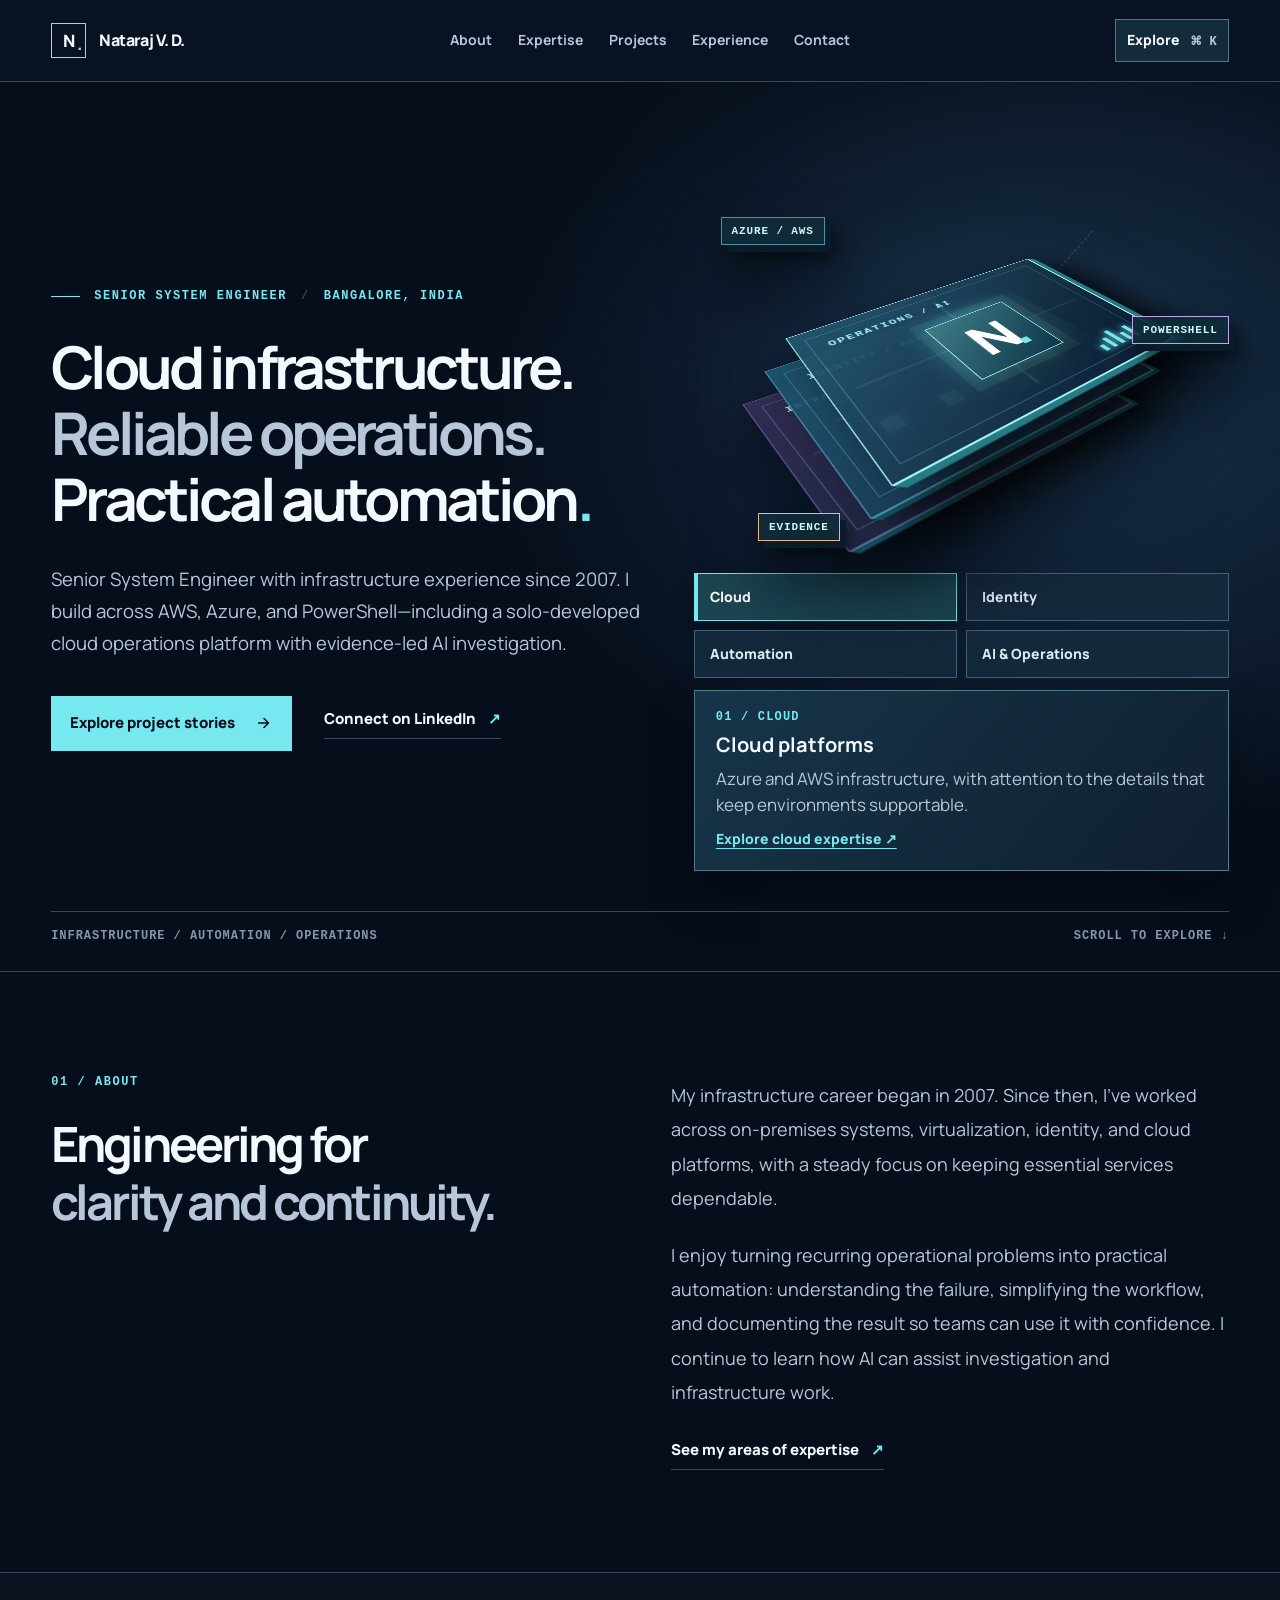
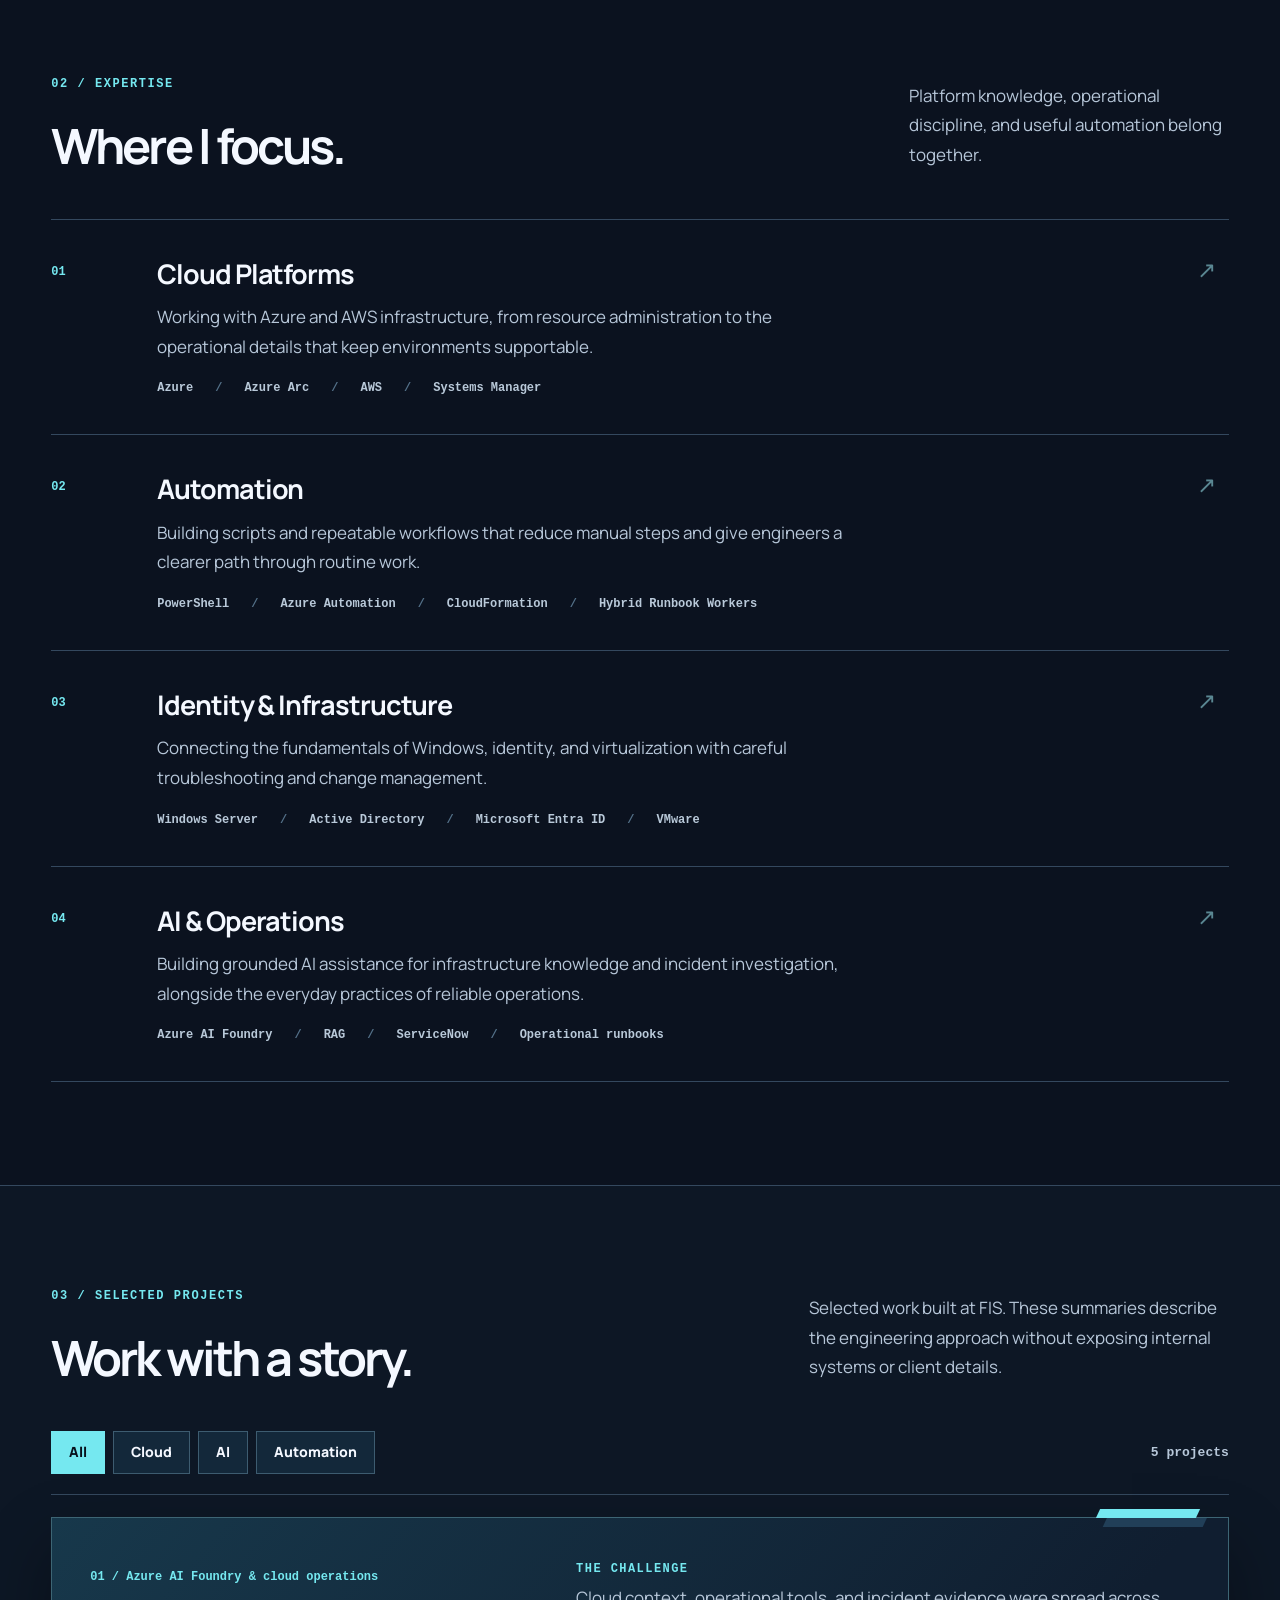
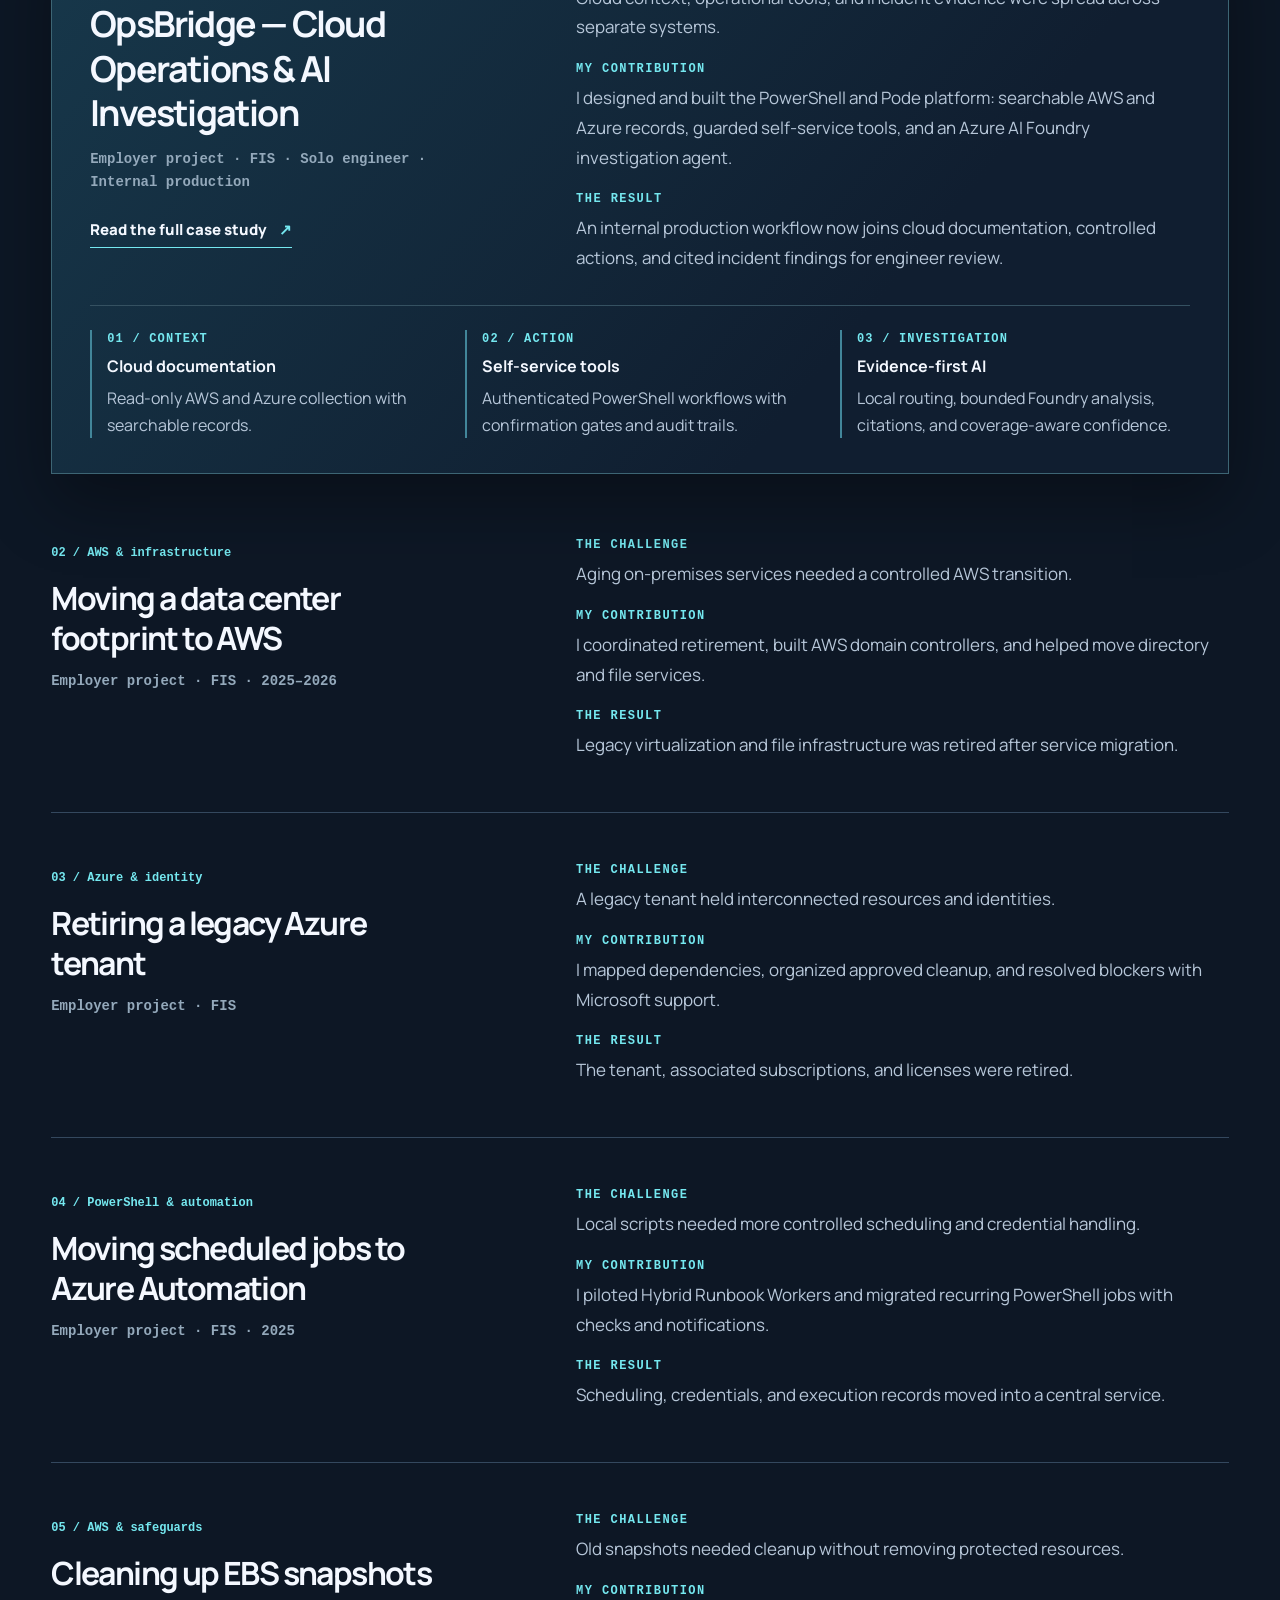
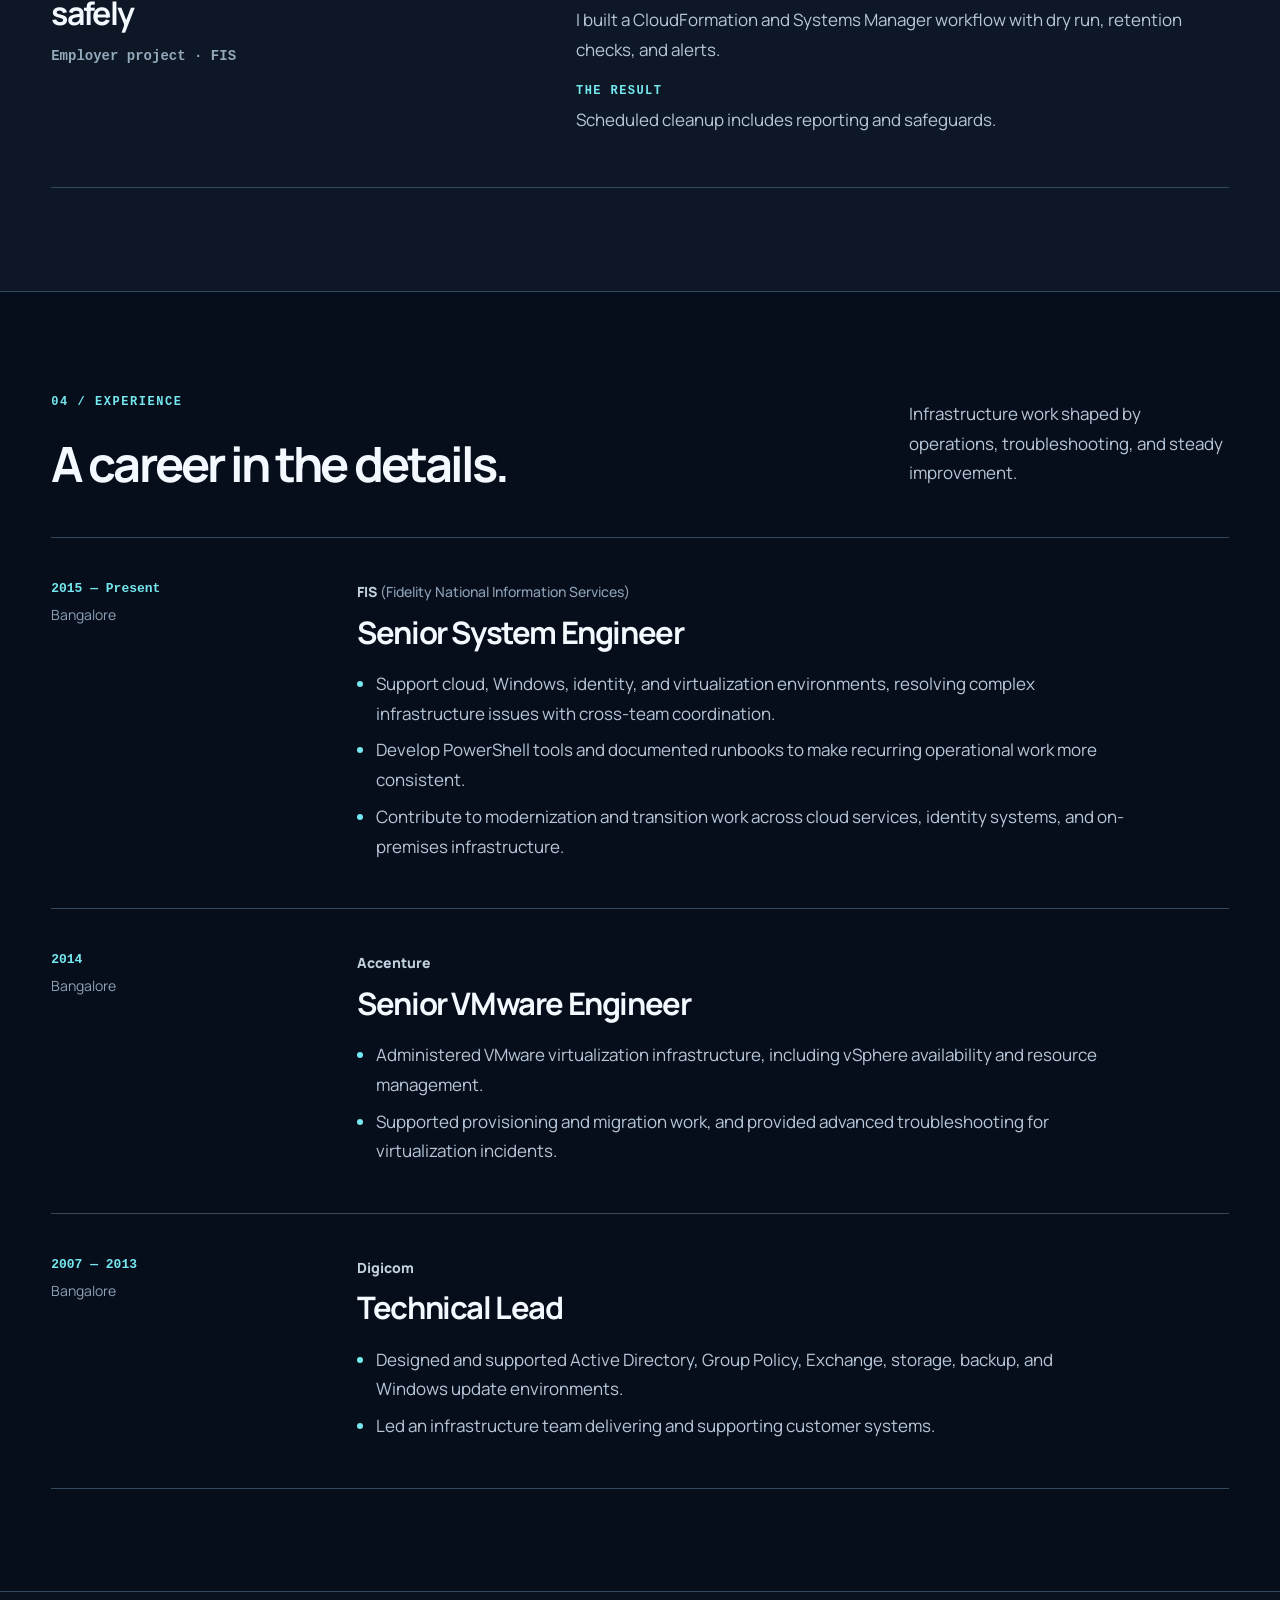
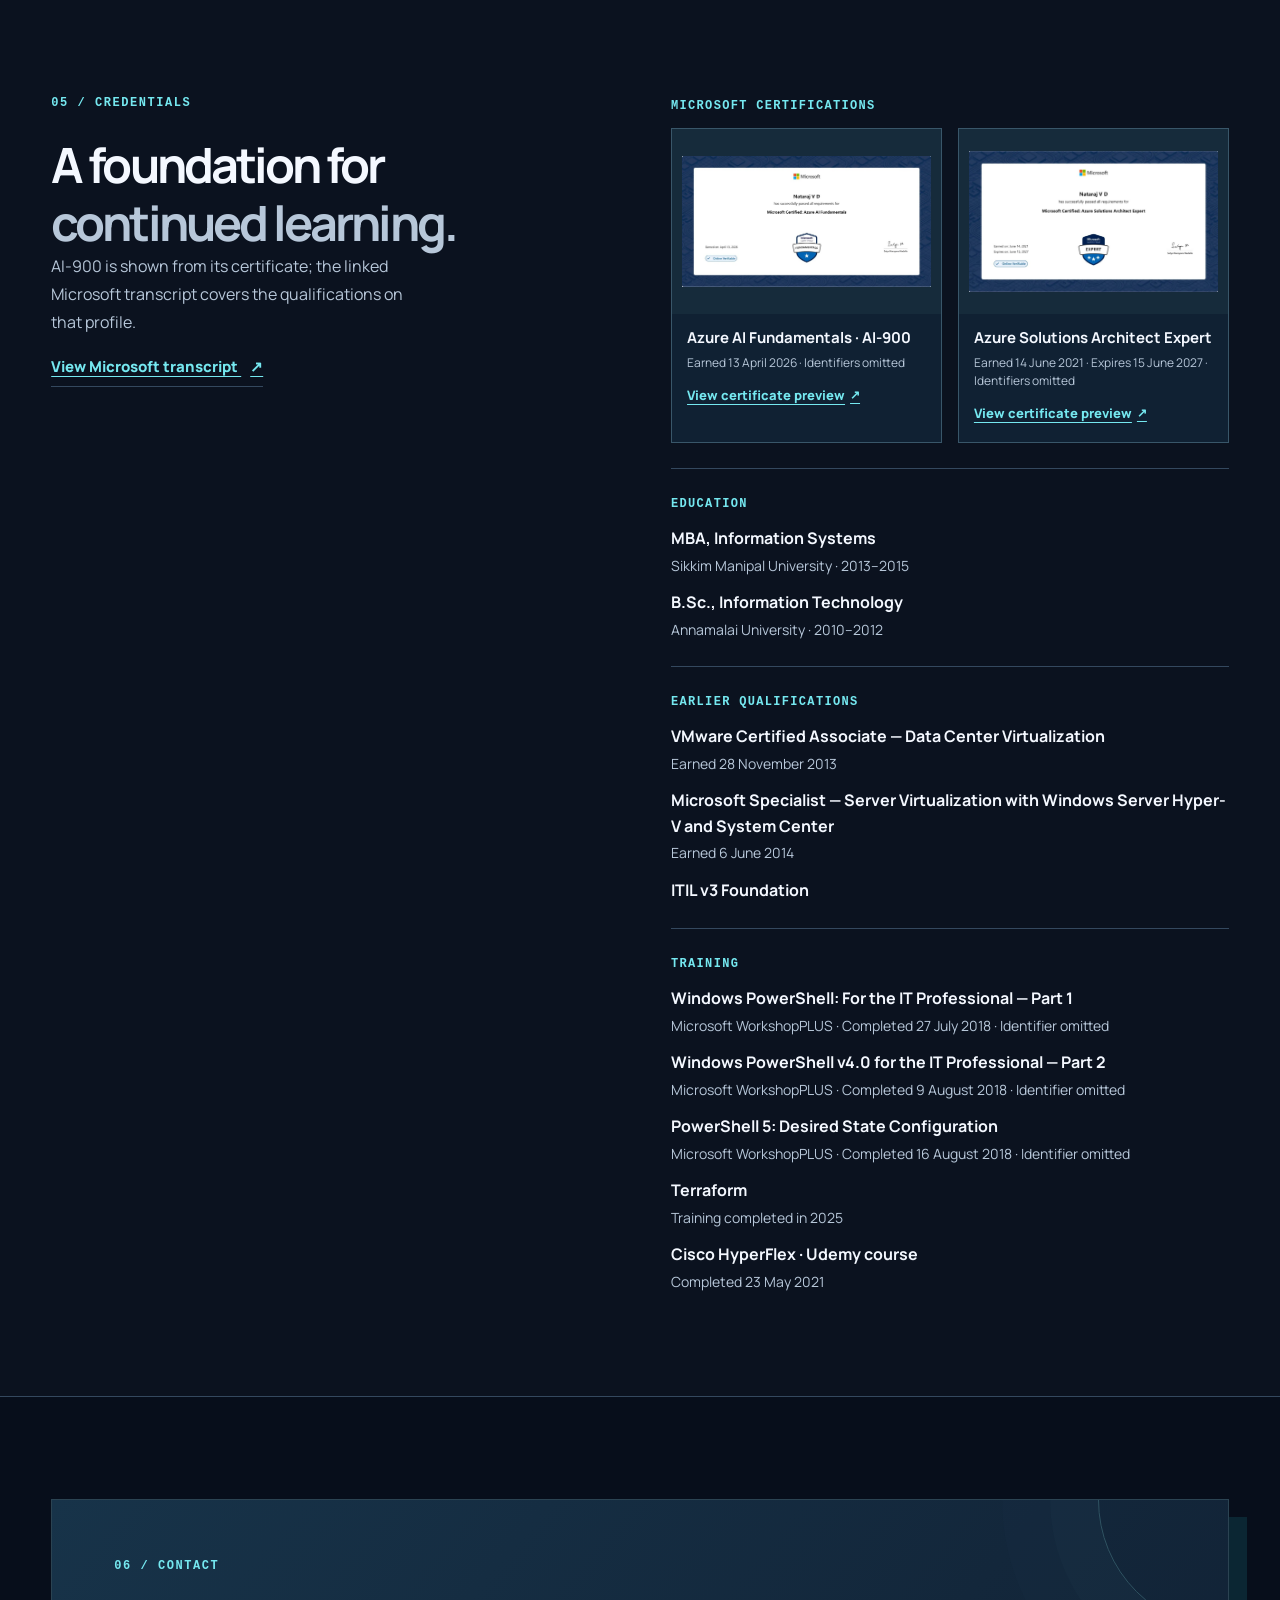
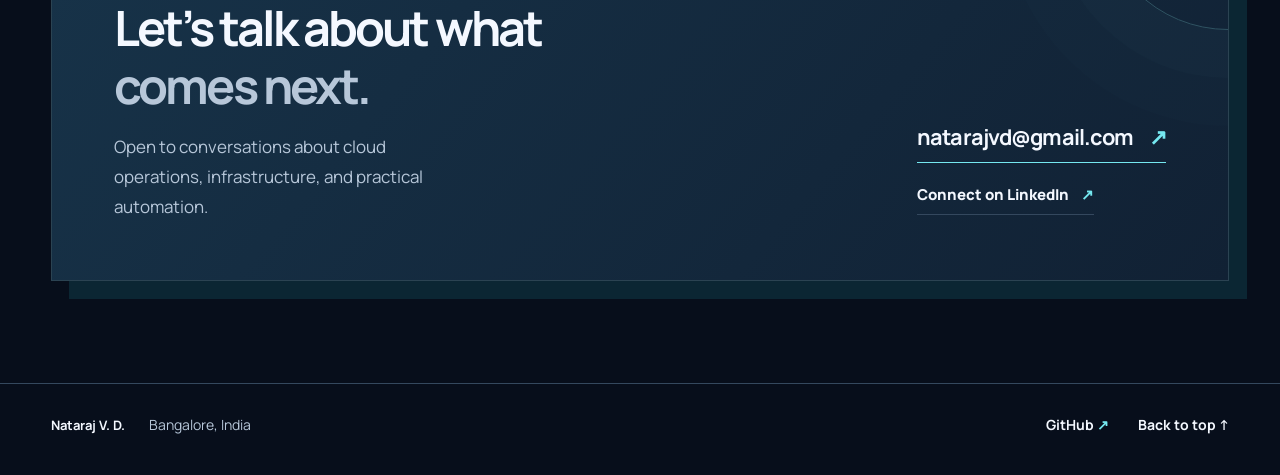
==== commit e40b5366: "Add Microsoft WorkshopPLUS PowerShell training" ====
--- a/index.html
+++ b/index.html
@@ -119,7 +119,7 @@
           </div></div>
           <div class="credential-group"><h3>Education</h3><p><strong>MBA, Information Systems</strong><span>Sikkim Manipal University · 2013–2015</span></p><p><strong>B.Sc., Information Technology</strong><span>Annamalai University · 2010–2012</span></p></div>
           <div class="credential-group"><h3>Earlier qualifications</h3><p><strong>VMware Certified Associate — Data Center Virtualization</strong><span>Earned 28 November 2013</span></p><p><strong>Microsoft Specialist — Server Virtualization with Windows Server Hyper-V and System Center</strong><span>Earned 6 June 2014</span></p><p><strong>ITIL v3 Foundation</strong></p></div>
-          <div class="credential-group"><h3>Training</h3><p><strong>Terraform</strong><span>Training completed in 2025</span></p><p><strong>Cisco HyperFlex · Udemy course</strong><span>Completed 23 May 2021</span></p></div>
+          <div class="credential-group"><h3>Training</h3><p><strong>Windows PowerShell: For the IT Professional — Part 1</strong><span>Microsoft WorkshopPLUS · Completed 27 July 2018 · Identifier omitted</span></p><p><strong>Windows PowerShell v4.0 for the IT Professional — Part 2</strong><span>Microsoft WorkshopPLUS · Completed 9 August 2018 · Identifier omitted</span></p><p><strong>PowerShell 5: Desired State Configuration</strong><span>Microsoft WorkshopPLUS · Completed 16 August 2018 · Identifier omitted</span></p><p><strong>Terraform</strong><span>Training completed in 2025</span></p><p><strong>Cisco HyperFlex · Udemy course</strong><span>Completed 23 May 2021</span></p></div>
         </div>
       </div>
     </section>
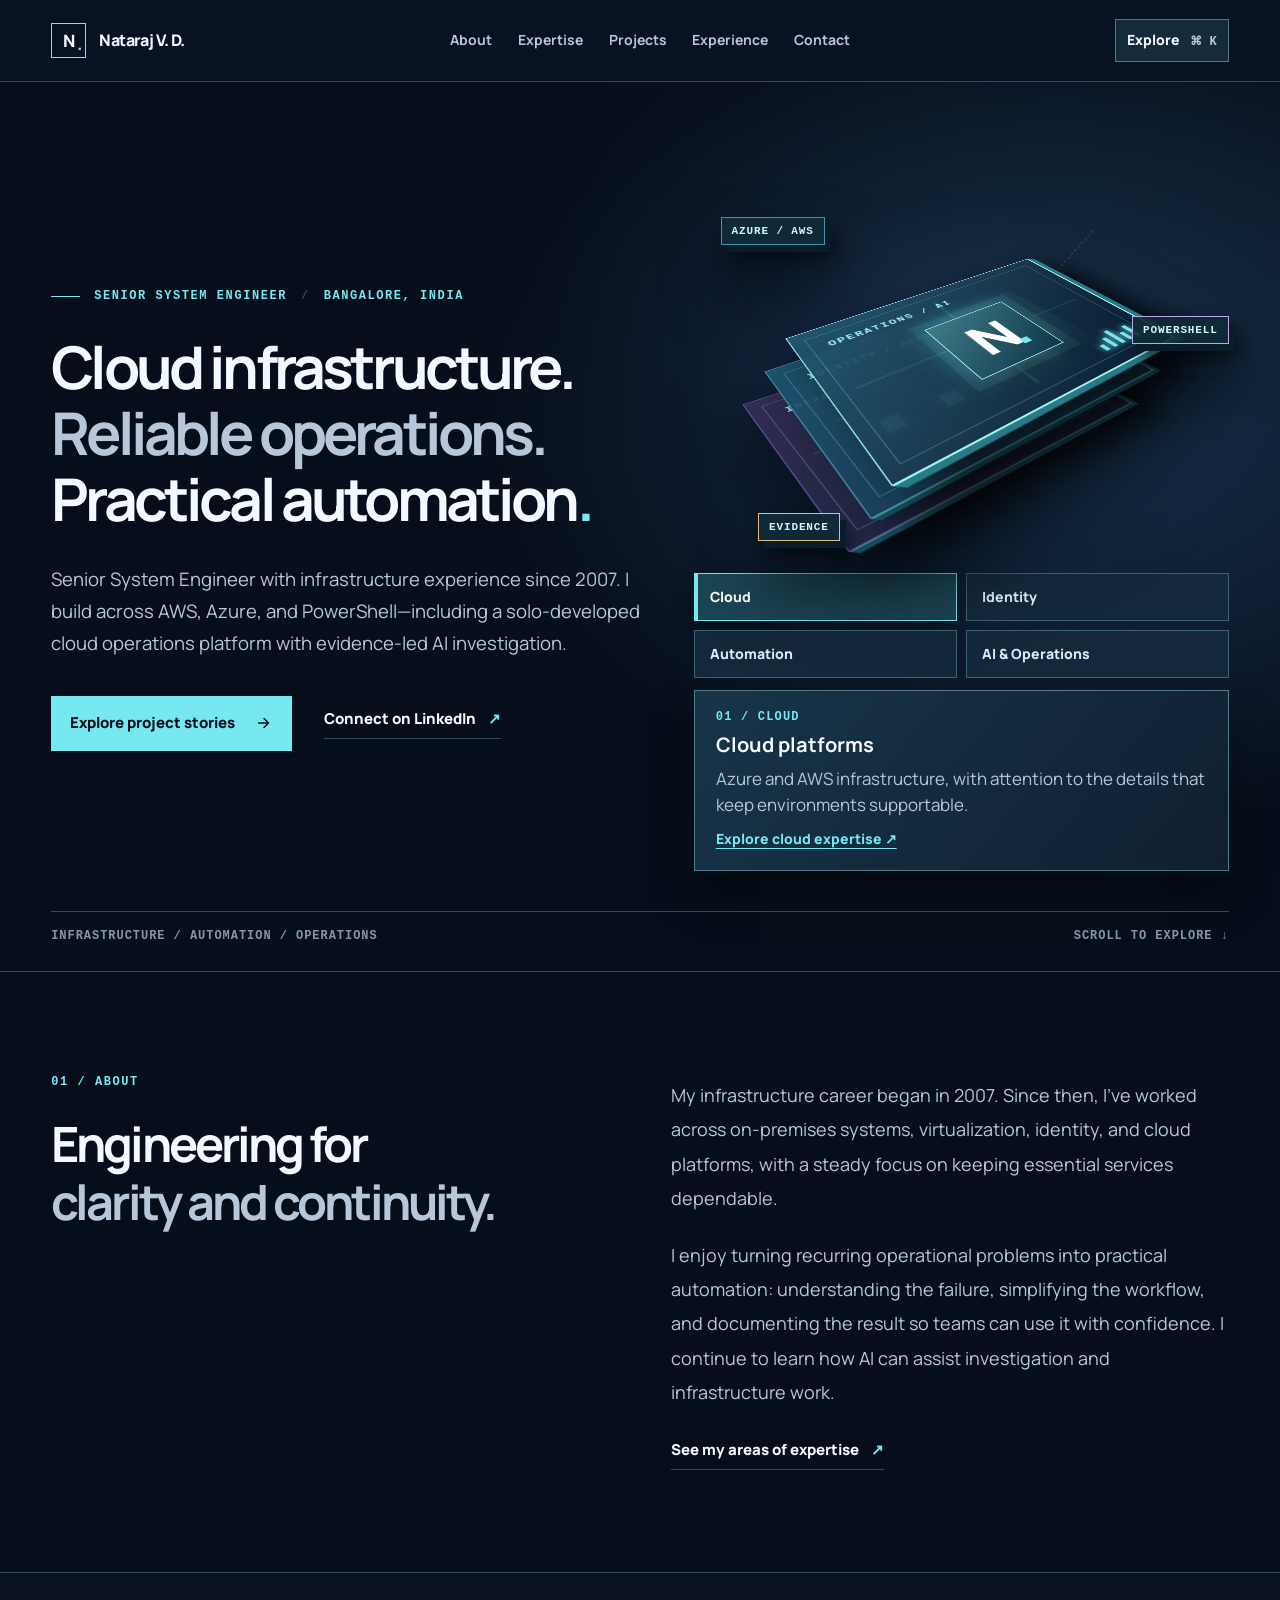
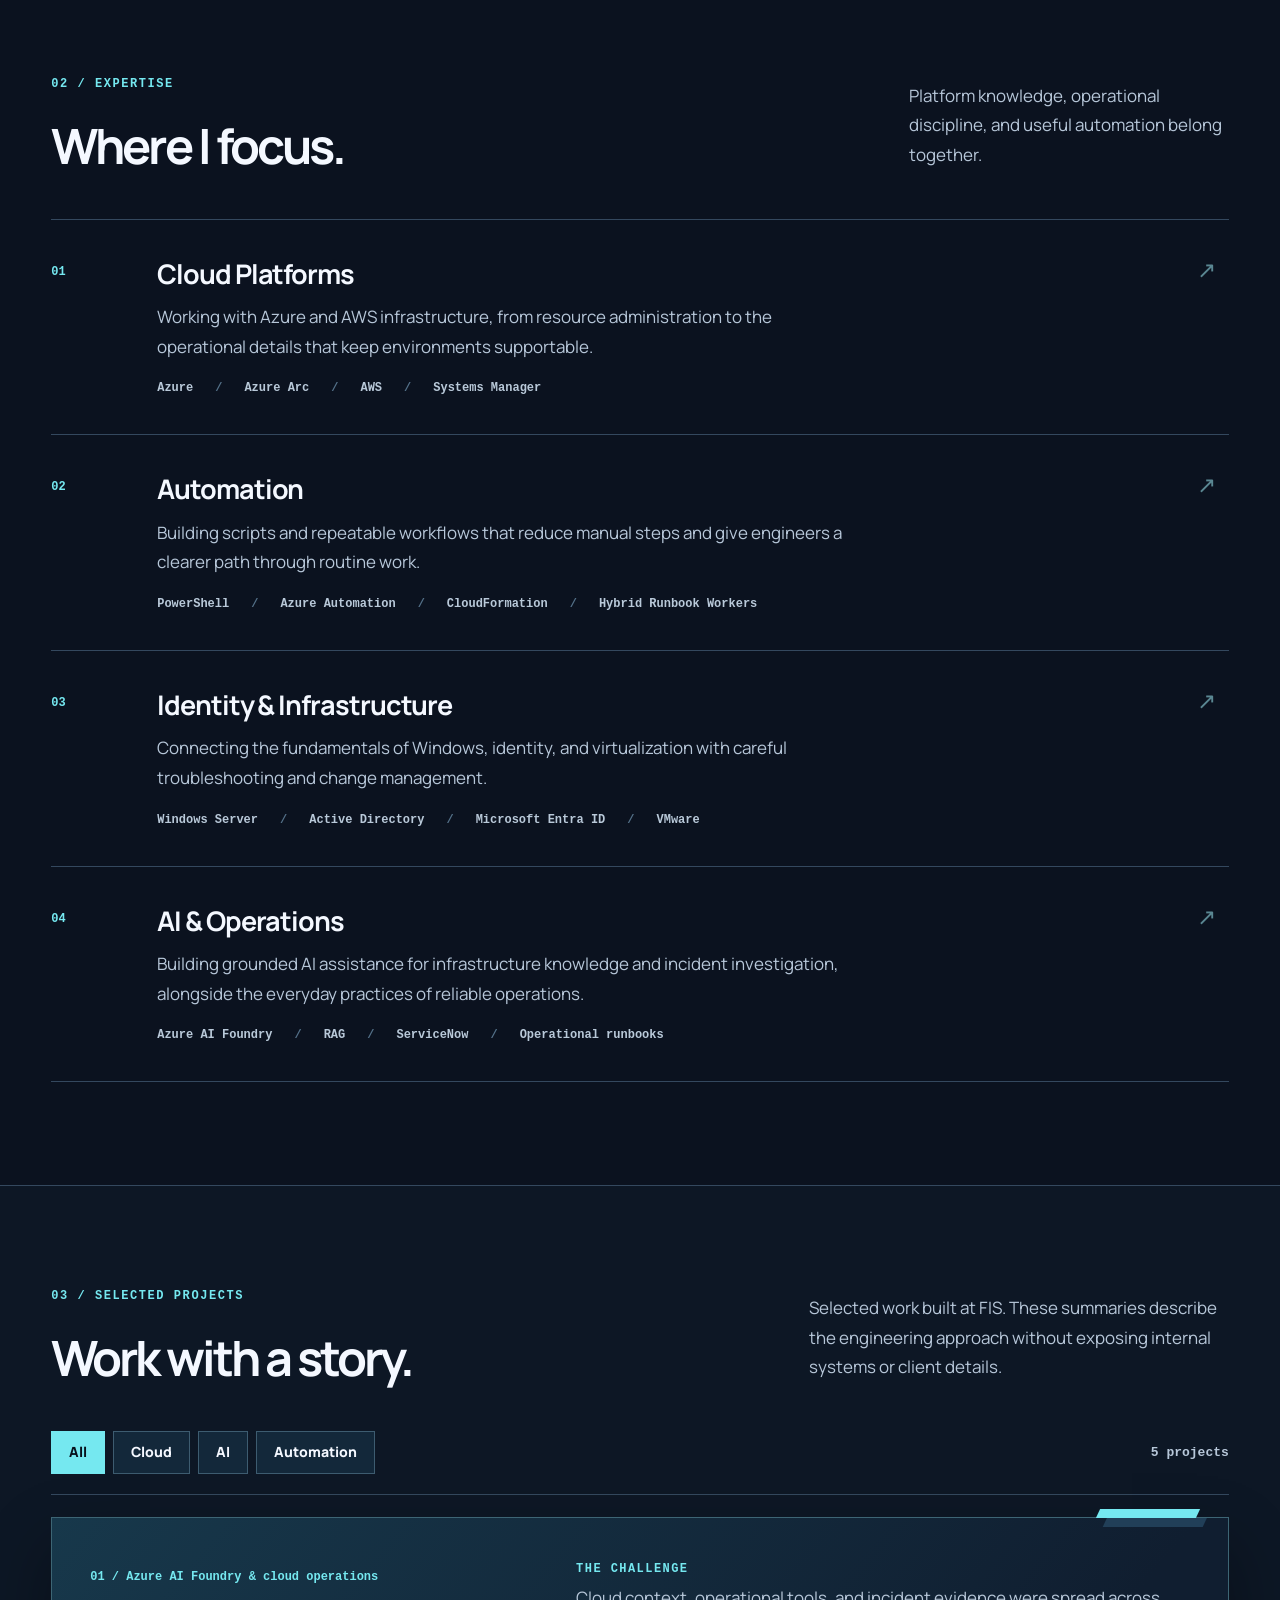
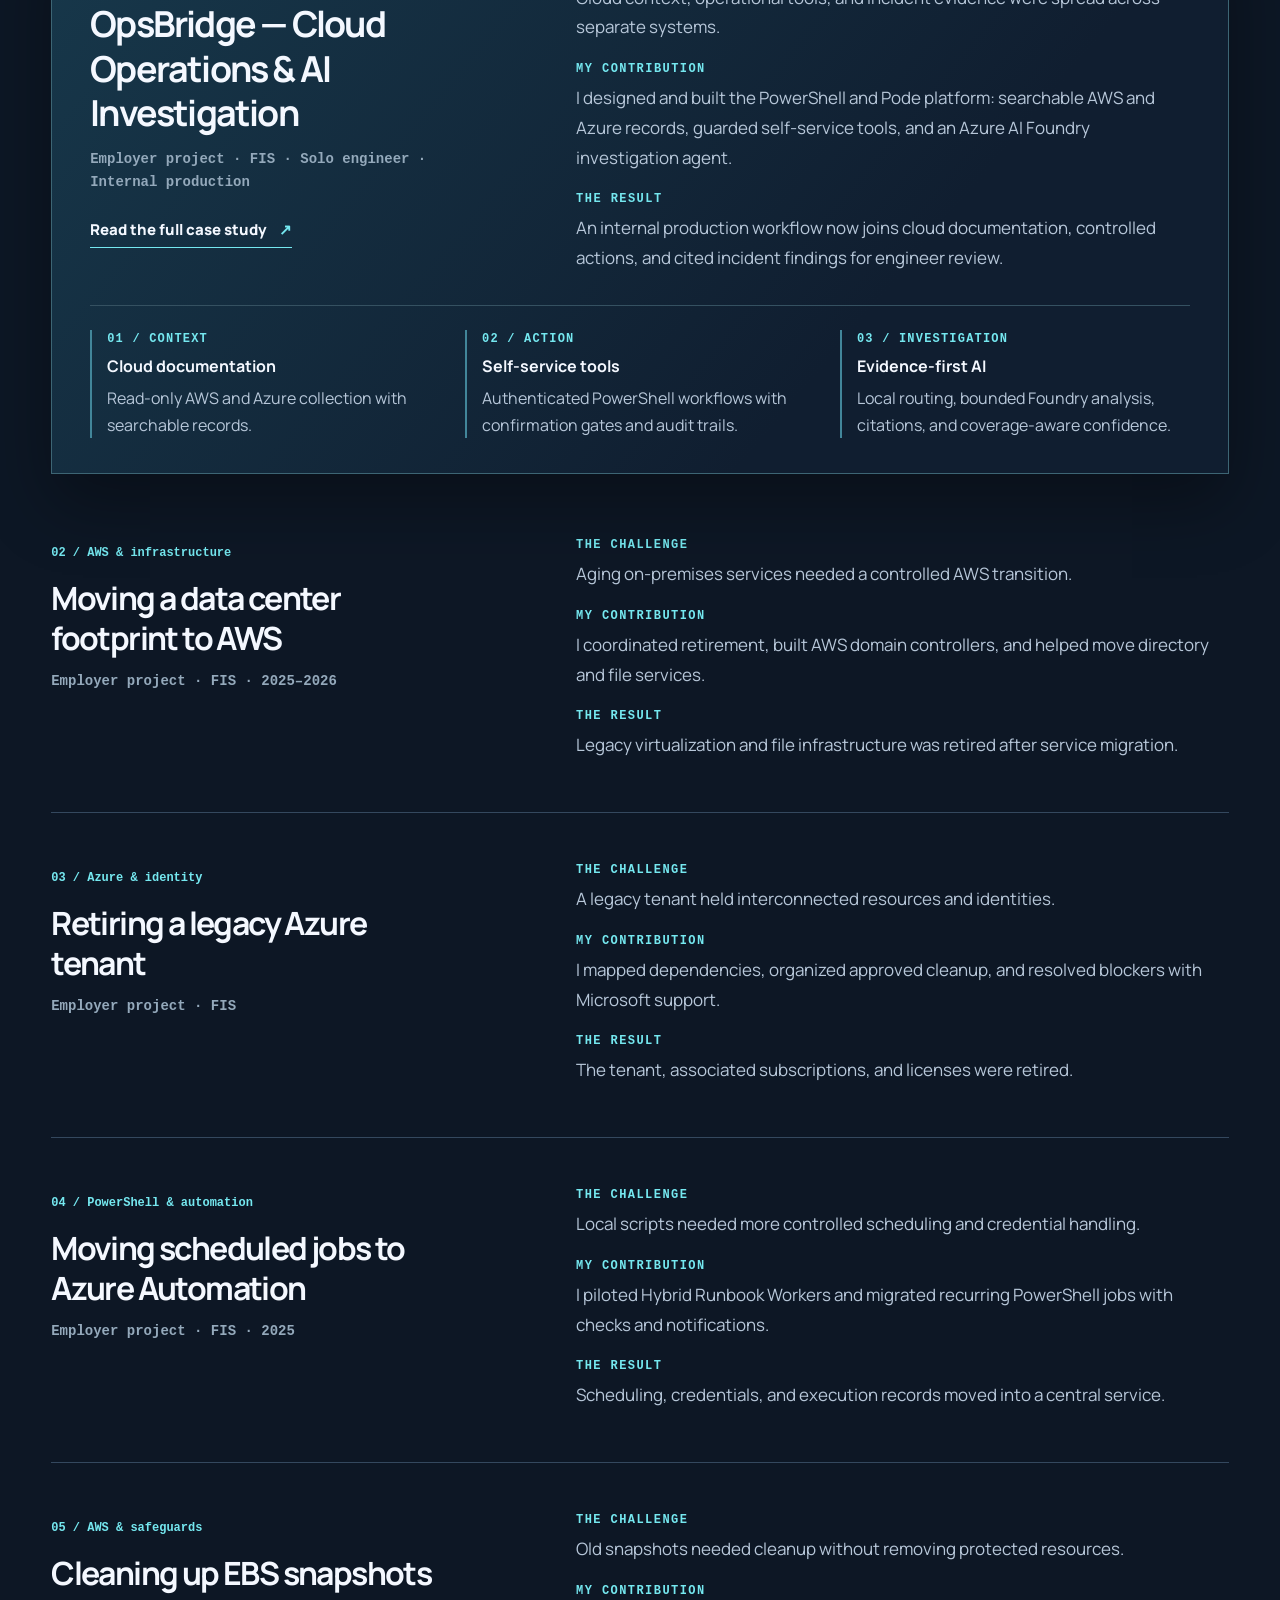
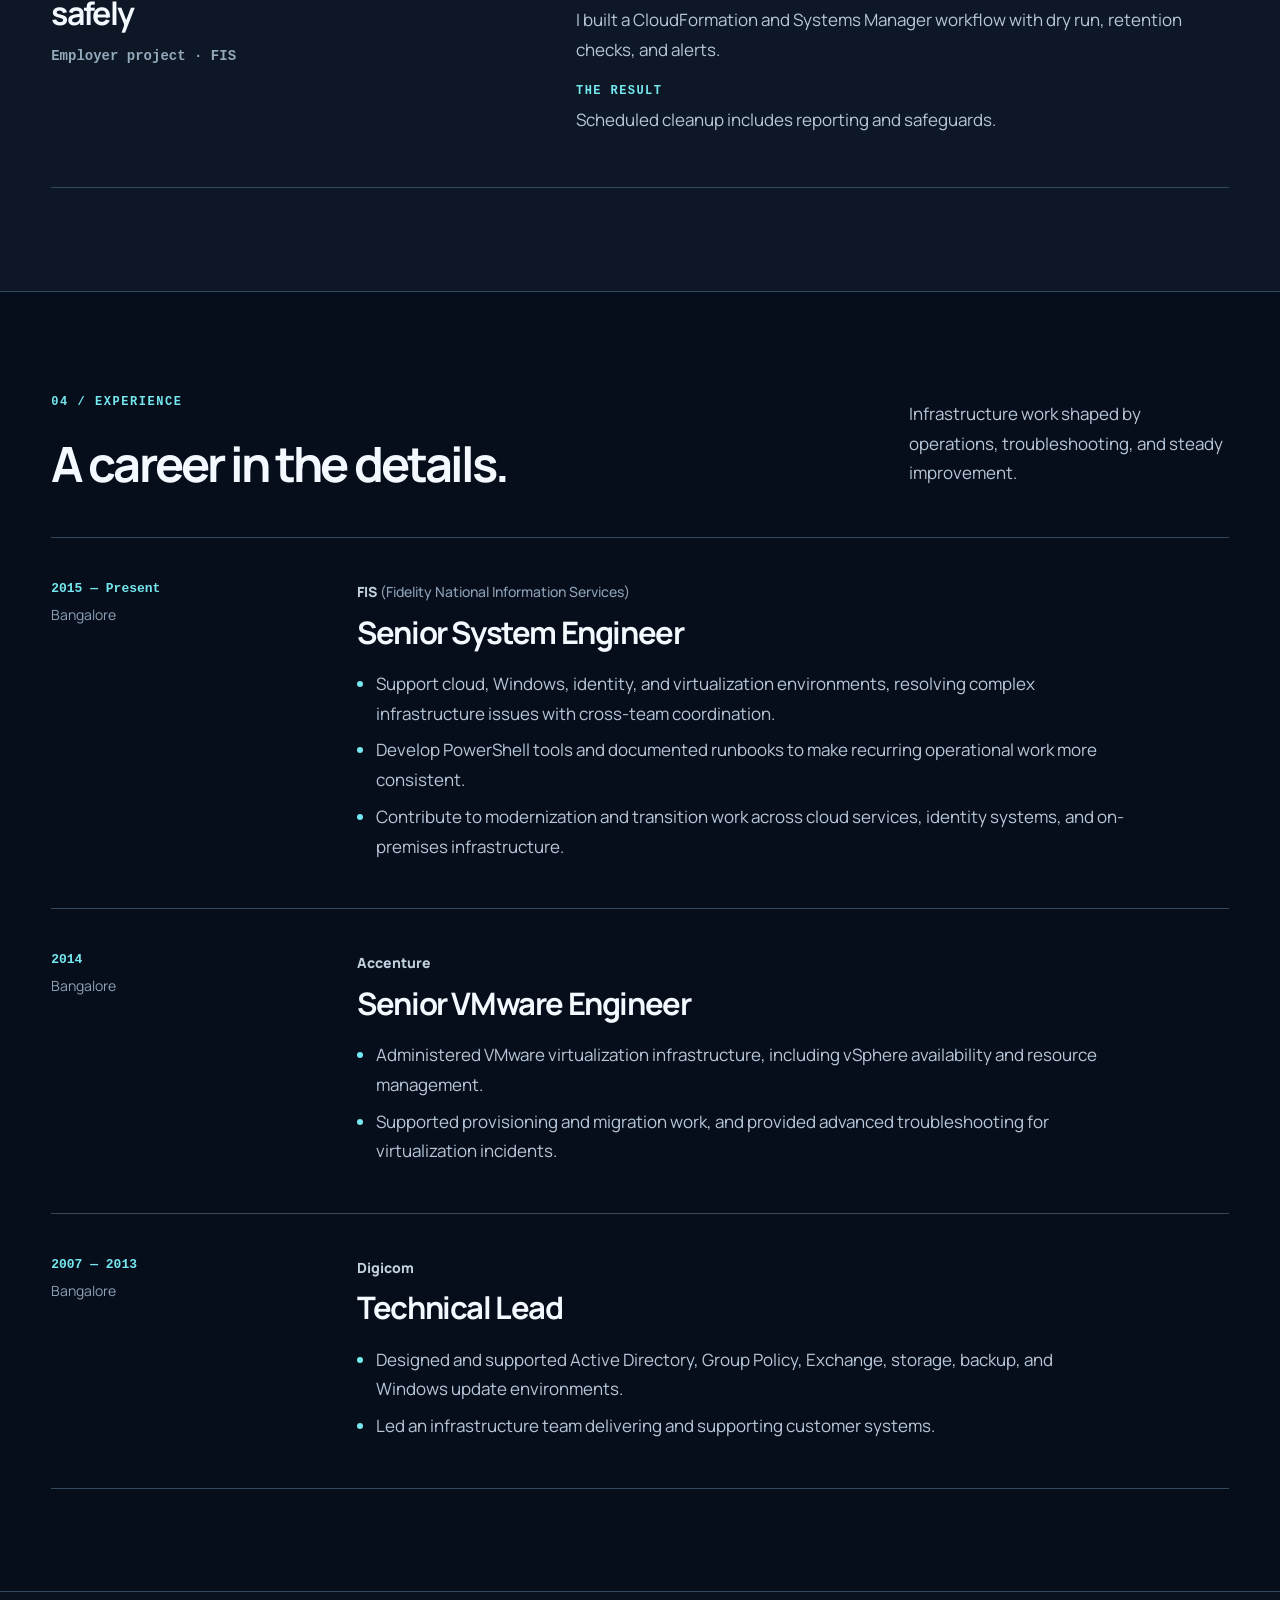
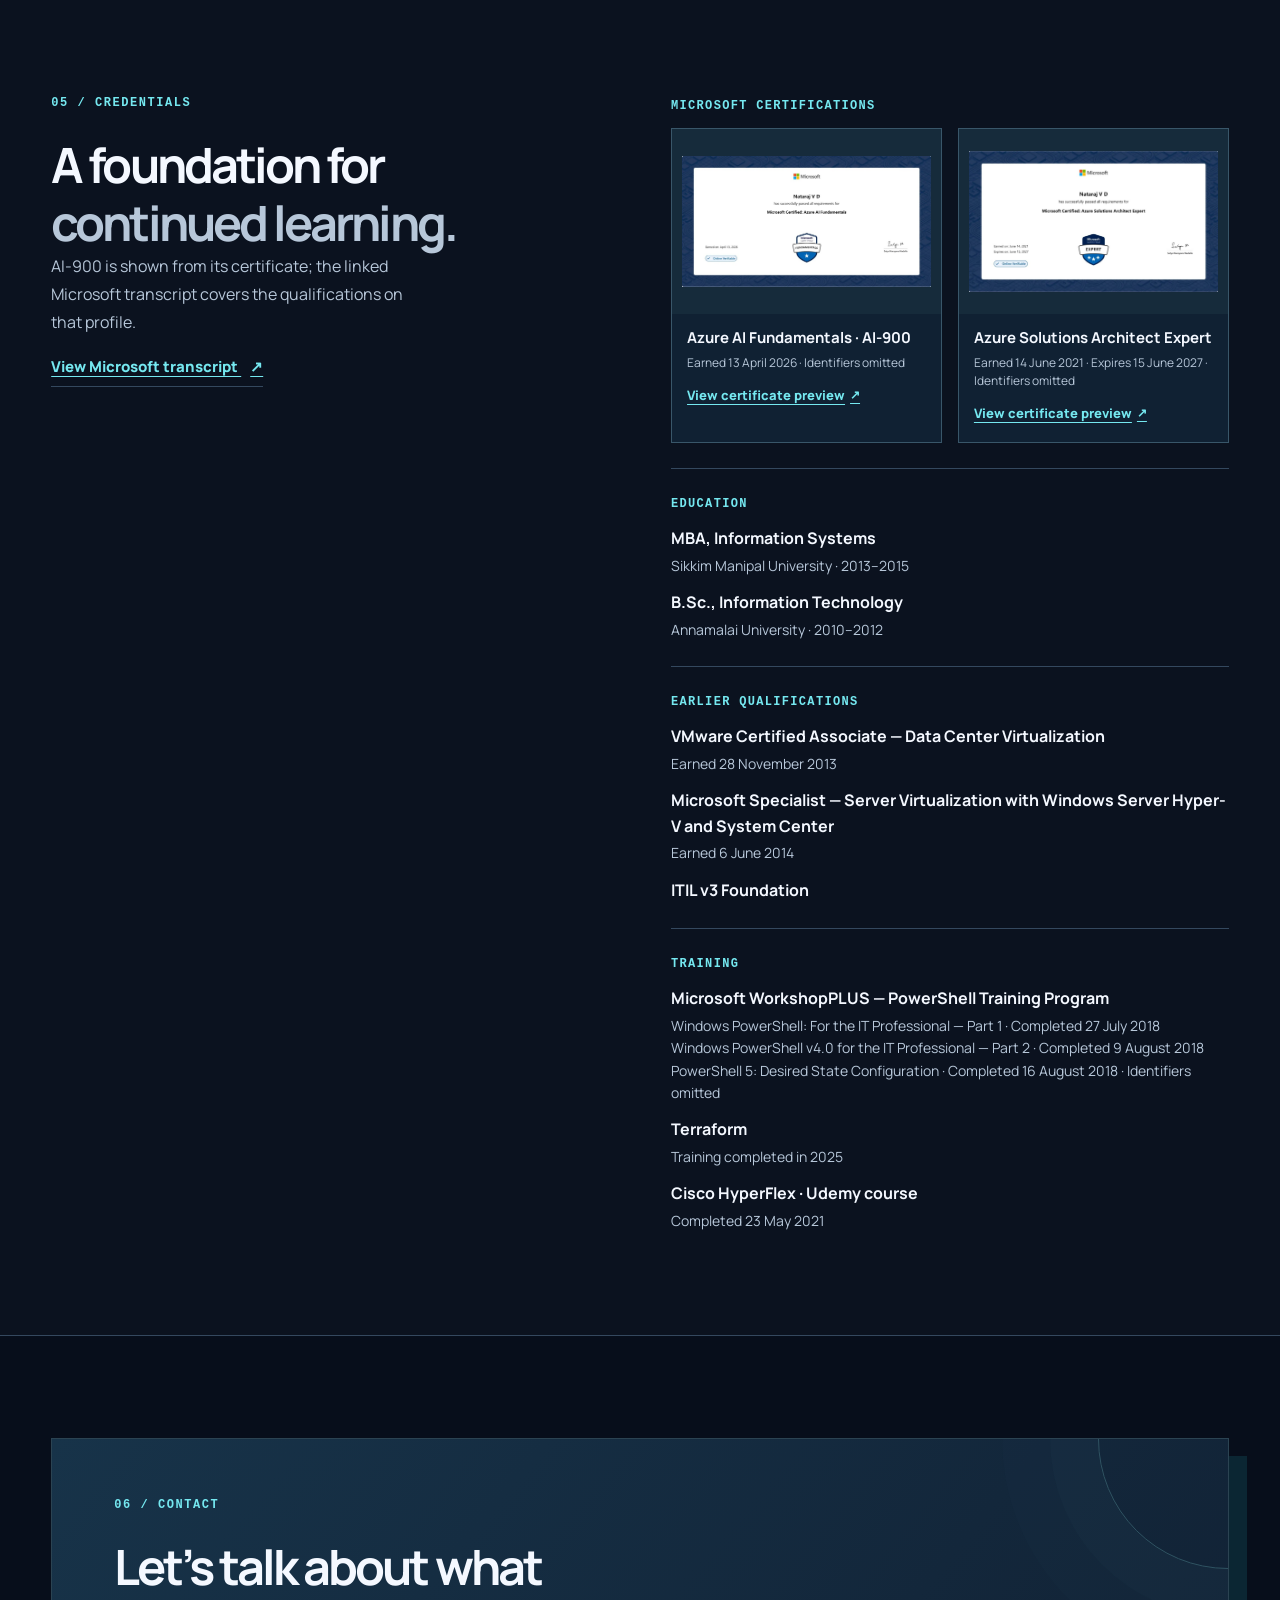
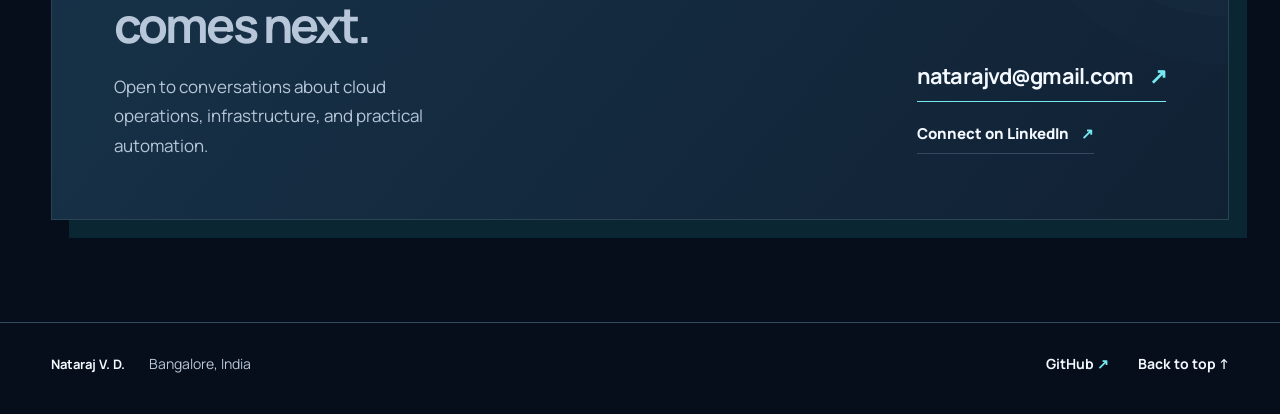
==== commit 03690310: "Group PowerShell WorkshopPLUS modules as one training program" ====
--- a/index.html
+++ b/index.html
@@ -119,7 +119,7 @@
           </div></div>
           <div class="credential-group"><h3>Education</h3><p><strong>MBA, Information Systems</strong><span>Sikkim Manipal University · 2013–2015</span></p><p><strong>B.Sc., Information Technology</strong><span>Annamalai University · 2010–2012</span></p></div>
           <div class="credential-group"><h3>Earlier qualifications</h3><p><strong>VMware Certified Associate — Data Center Virtualization</strong><span>Earned 28 November 2013</span></p><p><strong>Microsoft Specialist — Server Virtualization with Windows Server Hyper-V and System Center</strong><span>Earned 6 June 2014</span></p><p><strong>ITIL v3 Foundation</strong></p></div>
-          <div class="credential-group"><h3>Training</h3><p><strong>Windows PowerShell: For the IT Professional — Part 1</strong><span>Microsoft WorkshopPLUS · Completed 27 July 2018 · Identifier omitted</span></p><p><strong>Windows PowerShell v4.0 for the IT Professional — Part 2</strong><span>Microsoft WorkshopPLUS · Completed 9 August 2018 · Identifier omitted</span></p><p><strong>PowerShell 5: Desired State Configuration</strong><span>Microsoft WorkshopPLUS · Completed 16 August 2018 · Identifier omitted</span></p><p><strong>Terraform</strong><span>Training completed in 2025</span></p><p><strong>Cisco HyperFlex · Udemy course</strong><span>Completed 23 May 2021</span></p></div>
+          <div class="credential-group"><h3>Training</h3><p><strong>Microsoft WorkshopPLUS — PowerShell Training Program</strong><span>Windows PowerShell: For the IT Professional — Part 1 · Completed 27 July 2018<br>Windows PowerShell v4.0 for the IT Professional — Part 2 · Completed 9 August 2018<br>PowerShell 5: Desired State Configuration · Completed 16 August 2018 · Identifiers omitted</span></p><p><strong>Terraform</strong><span>Training completed in 2025</span></p><p><strong>Cisco HyperFlex · Udemy course</strong><span>Completed 23 May 2021</span></p></div>
         </div>
       </div>
     </section>
